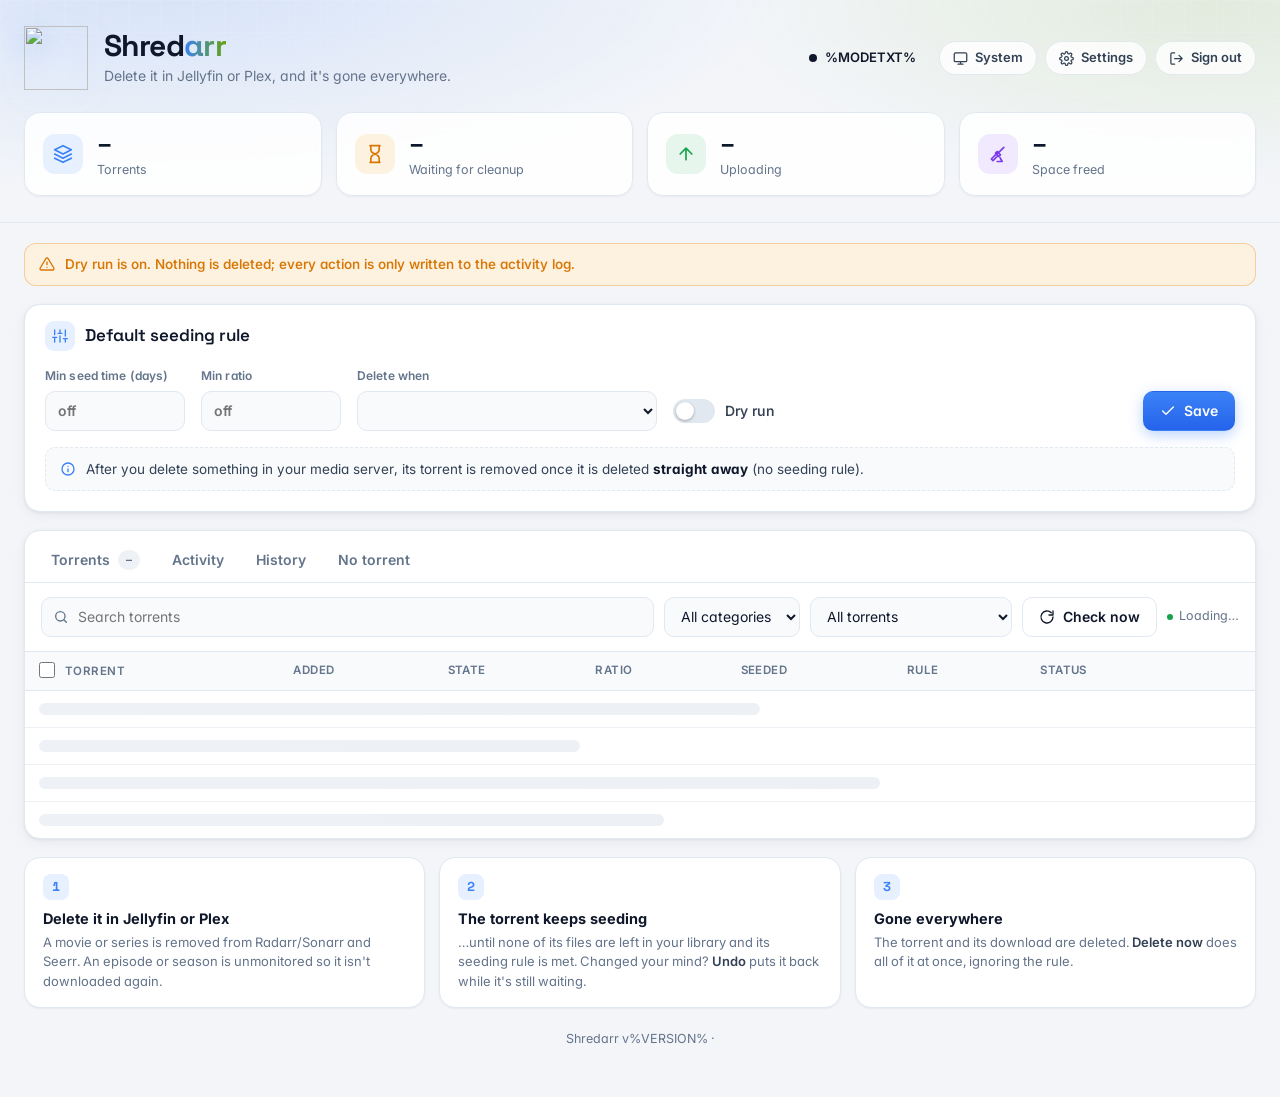
==== src/shredarr/static/index.html @ 8a7956d3 "Rebuild Shredarr as a package: clients, services and a FastAPI web layer Same behavior as 1.2.1 (che" ====
<!doctype html>
<html lang="en">
<head>
<meta charset="utf-8">
<meta name="viewport" content="width=device-width,initial-scale=1,viewport-fit=cover">
<title>Shredarr</title>
<script>try{const t=localStorage.getItem('shredarr-theme');if(t)document.documentElement.dataset.theme=t}catch(e){}</script>
<link rel="icon" href="/logo.svg?v=4" type="image/svg+xml">
<link rel="apple-touch-icon" href="/logo.png?v=4">
<meta name="theme-color" content="#f3f5f9" media="(prefers-color-scheme: light)">
<meta name="theme-color" content="#0a0c11" media="(prefers-color-scheme: dark)">
<link rel="preconnect" href="https://fonts.googleapis.com"><link rel="preconnect" href="https://fonts.gstatic.com" crossorigin>
<link rel="stylesheet" href="https://fonts.googleapis.com/css2?family=Inter:wght@400;500;600;700&family=Space+Grotesk:wght@500;600;700&display=swap">
<link rel="stylesheet" href="/static/app.css?v=%ASSETV%">
</head>
<body>
<svg width="0" height="0" style="position:absolute" aria-hidden="true"><defs>
<symbol id="i-trash" viewBox="0 0 24 24"><path d="M3 6h18M8 6V4.5A1.5 1.5 0 0 1 9.5 3h5A1.5 1.5 0 0 1 16 4.5V6m2.5 0-.9 13.1A2 2 0 0 1 15.6 21H8.4a2 2 0 0 1-2-1.9L5.5 6M10 11v6M14 11v6"/></symbol>
<symbol id="i-edit" viewBox="0 0 24 24"><path d="M12 20h9M16.5 3.5a2.1 2.1 0 0 1 3 3L7 19l-4 1 1-4z"/></symbol>
<symbol id="i-film" viewBox="0 0 24 24"><rect x="3" y="3" width="18" height="18" rx="2"/><path d="M7 3v18M17 3v18M3 7.5h4M3 12h18M3 16.5h4M17 7.5h4M17 16.5h4"/></symbol>
<symbol id="i-tv" viewBox="0 0 24 24"><rect x="2" y="7" width="20" height="14" rx="2"/><path d="m17 2-5 5-5-5"/></symbol>
<symbol id="i-cap" viewBox="0 0 24 24"><path d="M22 10 12 5 2 10l10 5 10-5z"/><path d="M6 12v5c3 2.5 9 2.5 12 0v-5"/></symbol>
<symbol id="i-box" viewBox="0 0 24 24"><path d="M21 8 12 3 3 8v8l9 5 9-5z"/><path d="m3 8 9 5 9-5M12 13v8"/></symbol>
<symbol id="i-refresh" viewBox="0 0 24 24"><path d="M21 12a9 9 0 1 1-2.6-6.4M21 3v6h-6"/></symbol>
<symbol id="i-search" viewBox="0 0 24 24"><circle cx="11" cy="11" r="7"/><path d="m20 20-3.5-3.5"/></symbol>
<symbol id="i-check" viewBox="0 0 24 24"><path d="M20 6 9 17l-5-5"/></symbol>
<symbol id="i-clock" viewBox="0 0 24 24"><circle cx="12" cy="12" r="9"/><path d="M12 7v5l3 2"/></symbol>
<symbol id="i-up" viewBox="0 0 24 24"><path d="M12 19V5M5 12l7-7 7 7"/></symbol>
<symbol id="i-alert" viewBox="0 0 24 24"><path d="M10.3 3.9 1.8 18a2 2 0 0 0 1.7 3h17a2 2 0 0 0 1.7-3L13.7 3.9a2 2 0 0 0-3.4 0z"/><path d="M12 9v4M12 17h.01"/></symbol>
<symbol id="i-layers" viewBox="0 0 24 24"><path d="m12 2 10 5-10 5L2 7z"/><path d="m2 17 10 5 10-5M2 12l10 5 10-5"/></symbol>
<symbol id="i-sliders" viewBox="0 0 24 24"><path d="M4 21v-7M4 10V3M12 21v-9M12 8V3M20 21v-5M20 12V3M1 14h6M9 8h6M17 16h6"/></symbol>
<symbol id="i-power" viewBox="0 0 24 24"><path d="M18.4 6.6a9 9 0 1 1-12.8 0M12 2v10"/></symbol>
<symbol id="i-info" viewBox="0 0 24 24"><circle cx="12" cy="12" r="9"/><path d="M12 16v-4M12 8h.01"/></symbol>
<symbol id="i-undo" viewBox="0 0 24 24"><path d="M3 7v6h6"/><path d="M3.5 13A9 9 0 1 0 6 6.3L3 9"/></symbol>
<symbol id="i-bell" viewBox="0 0 24 24"><path d="M18 8a6 6 0 1 0-12 0c0 7-3 9-3 9h18s-3-2-3-9M13.7 21a2 2 0 0 1-3.4 0"/></symbol>
<symbol id="i-lock" viewBox="0 0 24 24"><rect x="4" y="11" width="16" height="10" rx="2"/><path d="M8 11V7a4 4 0 0 1 8 0v4"/></symbol>
<symbol id="i-logout" viewBox="0 0 24 24"><path d="M9 21H5a2 2 0 0 1-2-2V5a2 2 0 0 1 2-2h4M16 17l5-5-5-5M21 12H9"/></symbol>
<symbol id="i-send" viewBox="0 0 24 24"><path d="M22 2 11 13M22 2l-7 20-4-9-9-4z"/></symbol>
<symbol id="i-gear" viewBox="0 0 24 24"><circle cx="12" cy="12" r="3"/><path d="M19.4 15a1.7 1.7 0 0 0 .3 1.8l.1.1a2 2 0 1 1-2.8 2.8l-.1-.1a1.7 1.7 0 0 0-1.8-.3 1.7 1.7 0 0 0-1 1.5V21a2 2 0 1 1-4 0v-.1a1.7 1.7 0 0 0-1.1-1.5 1.7 1.7 0 0 0-1.8.3l-.1.1a2 2 0 1 1-2.8-2.8l.1-.1a1.7 1.7 0 0 0 .3-1.8 1.7 1.7 0 0 0-1.5-1H3a2 2 0 1 1 0-4h.1a1.7 1.7 0 0 0 1.5-1.1 1.7 1.7 0 0 0-.3-1.8l-.1-.1a2 2 0 1 1 2.8-2.8l.1.1a1.7 1.7 0 0 0 1.8.3H9a1.7 1.7 0 0 0 1-1.5V3a2 2 0 1 1 4 0v.1a1.7 1.7 0 0 0 1 1.5 1.7 1.7 0 0 0 1.8-.3l.1-.1a2 2 0 1 1 2.8 2.8l-.1.1a1.7 1.7 0 0 0-.3 1.8V9a1.7 1.7 0 0 0 1.5 1H21a2 2 0 1 1 0 4h-.1a1.7 1.7 0 0 0-1.5 1z"/></symbol>
<symbol id="i-back" viewBox="0 0 24 24"><path d="M19 12H5M12 19l-7-7 7-7"/></symbol>
<symbol id="i-hourglass" viewBox="0 0 24 24"><path d="M6 2h12M6 22h12M7 2v4.5a5 5 0 0 0 2 4l3 1.5 3-1.5a5 5 0 0 0 2-4V2M7 22v-4.5a5 5 0 0 1 2-4l3-1.5 3 1.5a5 5 0 0 1 2 4V22"/></symbol>
<symbol id="i-sun" viewBox="0 0 24 24"><circle cx="12" cy="12" r="4"/><path d="M12 2v2M12 20v2M4.9 4.9l1.4 1.4M17.7 17.7l1.4 1.4M2 12h2M20 12h2M4.9 19.1l1.4-1.4M17.7 6.3l1.4-1.4"/></symbol>
<symbol id="i-moon" viewBox="0 0 24 24"><path d="M21 12.8A9 9 0 1 1 11.2 3a7 7 0 0 0 9.8 9.8z"/></symbol>
<symbol id="i-auto" viewBox="0 0 24 24"><rect x="2" y="3" width="20" height="14" rx="2"/><path d="M8 21h8M12 17v4"/></symbol>
<symbol id="i-plug" viewBox="0 0 24 24"><path d="M9 2v6M15 2v6M6 8h12v3a6 6 0 0 1-12 0zM12 17v5"/></symbol>
<symbol id="i-shield" viewBox="0 0 24 24"><path d="M12 22s8-4 8-10V5l-8-3-8 3v7c0 6 8 10 8 10z"/></symbol>
<symbol id="i-disk" viewBox="0 0 24 24"><path d="M22 12H2M5.5 5h13l3.5 7v6a2 2 0 0 1-2 2H4a2 2 0 0 1-2-2v-6z"/><path d="M6 16h.01M10 16h.01"/></symbol>
<symbol id="i-list" viewBox="0 0 24 24"><path d="M8 6h13M8 12h13M8 18h13M3 6h.01M3 12h.01M3 18h.01"/></symbol>
<symbol id="i-plus" viewBox="0 0 24 24"><path d="M12 5v14M5 12h14"/></symbol>
<symbol id="i-x" viewBox="0 0 24 24"><path d="M18 6 6 18M6 6l12 12"/></symbol>
<symbol id="i-history" viewBox="0 0 24 24"><path d="M3 12a9 9 0 1 0 3-6.7L3 8"/><path d="M3 3v5h5M12 7v5l4 2"/></symbol>
<symbol id="i-broom" viewBox="0 0 24 24"><path d="m19 4-7.5 7.5M9 13l-5 5 2 2 5-5M13 15l-4-4 2-2 4 4zM14.5 16.5 17 21h-6"/></symbol>
<symbol id="i-link" viewBox="0 0 24 24"><path d="M15 3h6v6M10 14 21 3M18 13v6a2 2 0 0 1-2 2H5a2 2 0 0 1-2-2V8a2 2 0 0 1 2-2h6"/></symbol>
</defs></svg>

<div class="hero"><div class="wrapw">
<header class="top">
  <div class="brand"><img class="logo" src="/logo.svg?v=4" alt=""><div><h1>Shred<span>arr</span></h1><p>Delete it in Jellyfin or Plex, and it's gone everywhere.</p></div></div>
  <div class="hact">
    <span id="mode" class="pill %MODECLS%"><i></i><span id="modet">%MODETXT%</span></span>
    <button class="hbtn" id="htheme" title="Theme: System (follows your device). Click to change."><svg class="i"><use href="#i-auto"/></svg><span>System</span></button>
    <a class="hbtn" id="hset" href="/settings" title="Settings"><svg class="i"><use href="#i-gear"/></svg><span>Settings</span></a>
    <a class="hbtn" id="hback" href="/" title="Back to dashboard" hidden><svg class="i"><use href="#i-back"/></svg><span>Dashboard</span></a>
    <button class="hbtn" id="hlogout" title="Sign out"><svg class="i"><use href="#i-logout"/></svg><span>Sign out</span></button>
  </div>
</header>
<section class="stats dash">
  <div class="stat"><div class="ic blue"><svg class="i"><use href="#i-layers"/></svg></div><div class="tx"><b id="st-total">–</b><span>Torrents</span></div></div>
  <div class="stat"><div class="ic amber"><svg class="i"><use href="#i-hourglass"/></svg></div><div class="tx"><b id="st-wait">–</b><span>Waiting for cleanup</span></div></div>
  <div class="stat"><div class="ic green"><svg class="i"><use href="#i-up"/></svg></div><div class="tx"><b id="st-up">–</b><span id="st-up-l">Uploading</span></div></div>
  <div class="stat"><div class="ic violet"><svg class="i"><use href="#i-broom"/></svg></div><div class="tx"><b id="st-freed">–</b><span id="st-freed-l">Space freed</span></div></div>
</section>
</div></div>

<main class="wrapw">
<div class="banner" id="setupbanner" hidden><svg class="i"><use href="#i-plug"/></svg><span>Shredarr isn't connected to your apps yet.</span><a href="/settings">Finish setup →</a></div>
<div class="banner bad" id="healthbanner" hidden><svg class="i"><use href="#i-alert"/></svg><span id="healthtext"></span><a href="/settings">Connections →</a></div>
<div class="banner" id="banner" %BANNERHIDDEN%><svg class="i"><use href="#i-alert"/></svg><span>Dry run is on. Nothing is deleted; every action is only written to the activity log.</span></div>
<div class="banner info dash" id="leftbanner" hidden><svg class="i"><use href="#i-broom"/></svg><span id="lefttext"></span><button type="button" id="leftshow">Review</button></div>

<!-- ============================================================ settings page -->
<section class="panel spage" id="spage" hidden>
<div class="panel-h"><h2><span class="ic blue"><svg class="i"><use href="#i-gear"/></svg></span>Settings</h2></div>
<div class="settings">

<section class="sbox wide" id="connbox"><h3><span class="ic blue"><svg class="i"><use href="#i-plug"/></svg></span>Connections</h3>
<p class="help">How Shredarr reaches your apps. Use the addresses Shredarr's container can reach, for example <code>http://sonarr:8989</code> on a shared Docker network. Leave a key blank to keep the saved one.</p>
<form id="cform"><div class="conns">
  <div class="conn" data-svc="sonarr"><div class="conn-h"><i class="dot"></i><b>Sonarr</b><small class="cstate"></small></div>
    <div class="field"><label>URL</label><div><input name="sonarr.url" placeholder="http://sonarr:8989" autocomplete="off"></div></div>
    <div class="field"><label>API key</label><div><input name="sonarr.api_key" type="password" autocomplete="off"><small>Sonarr → Settings → General → API Key</small></div></div>
    <div class="btnrow"><button type="button" class="ctest">Test</button></div></div>
  <div class="conn" data-svc="radarr"><div class="conn-h"><i class="dot"></i><b>Radarr</b><small class="cstate"></small></div>
    <div class="field"><label>URL</label><div><input name="radarr.url" placeholder="http://radarr:7878" autocomplete="off"></div></div>
    <div class="field"><label>API key</label><div><input name="radarr.api_key" type="password" autocomplete="off"><small>Radarr → Settings → General → API Key</small></div></div>
    <div class="btnrow"><button type="button" class="ctest">Test</button></div></div>
  <div class="conn" data-svc="client"><div class="conn-h"><i class="dot"></i><b>Torrent client</b><small class="cstate"></small></div>
    <div class="field"><label for="f-client">App</label><div><select id="f-client" name="client.kind"><option value="qbittorrent">qBittorrent</option><option value="transmission">Transmission</option><option value="deluge">Deluge</option></select></div></div>
    <div class="field"><label>URL</label><div><input name="client.url" autocomplete="off"><small id="client-help"></small></div></div>
    <div class="field" id="client-user"><label>Username</label><div><input name="client.username" autocomplete="off"></div></div>
    <div class="field"><label>Password</label><div><input name="client.password" type="password" autocomplete="off"></div></div>
    <div class="btnrow"><button type="button" class="ctest">Test</button></div></div>
  <div class="conn" data-svc="media"><div class="conn-h"><i class="dot"></i><b>Media server</b><small class="cstate"></small></div>
    <div class="field"><label for="f-media">App</label><div><select id="f-media" name="media.kind"><option value="jellyfin">Jellyfin</option><option value="plex">Plex</option></select></div></div>
    <div class="field"><label>URL</label><div><input name="media.url" autocomplete="off"></div></div>
    <div class="field"><label id="media-key-label">API key</label><div><input name="media.api_key" type="password" autocomplete="off"><small id="media-help"></small></div></div>
    <div class="btnrow"><button type="button" class="ctest">Test</button></div></div>
  <div class="conn" data-svc="seerr"><div class="conn-h"><i class="dot"></i><b>Seerr</b><small class="opt">optional</small><small class="cstate"></small></div>
    <div class="field"><label>URL</label><div><input name="seerr.url" placeholder="http://seerr:5055" autocomplete="off"><small>Jellyseerr or Overseerr. Leave blank if you don't use one.</small></div></div>
    <div class="field"><label>API key</label><div><input name="seerr.api_key" type="password" autocomplete="off"></div></div>
    <div class="btnrow"><button type="button" class="ctest">Test</button></div></div>
  <div class="conn" data-svc="prowlarr"><div class="conn-h"><i class="dot"></i><b>Prowlarr</b><small class="opt">optional</small><small class="cstate"></small></div>
    <div class="field"><label>URL</label><div><input name="prowlarr.url" placeholder="http://prowlarr:9696" autocomplete="off"><small>Lists your trackers by name for tracker rules, even before you have a torrent from them.</small></div></div>
    <div class="field"><label>API key</label><div><input name="prowlarr.api_key" type="password" autocomplete="off"><small>Prowlarr → Settings → General → API Key</small></div></div>
    <div class="btnrow"><button type="button" class="ctest">Test</button></div></div>
</div>
<div class="svc"><div class="svc-h">More Sonarr and Radarr instances</div>
  <p class="help">For example a separate 4K Radarr. A delete only cleans up the instances whose copy is really gone, so deleting the 1080p version leaves the 4K one alone.</p>
  <div class="conns" id="extras"></div>
  <div class="btnrow"><button type="button" id="add-sonarr"><svg class="i"><use href="#i-plus"/></svg>Add Sonarr</button><button type="button" id="add-radarr"><svg class="i"><use href="#i-plus"/></svg>Add Radarr</button></div></div>
<div class="btnrow"><button class="p"><svg class="i"><use href="#i-check"/></svg>Save connections</button></div>
</form>
<div class="svc" id="plexnote" hidden><div class="svc-h">Plex deletes</div>
  <p class="help">Plex can't send deletes to other apps, so Shredarr watches your library folders instead: when a movie or episode file Sonarr/Radarr know about disappears and stays gone for a couple of minutes, it's handled like a delete. Renames, upgrades and a disk going offline are recognized and ignored. To delete from Plex, turn on <b>Allow media deletion</b> in Plex → Settings → Library.</p></div>
<div class="svc" id="jfhook"><div class="svc-h">Jellyfin webhook</div>
  <p class="help">Jellyfin tells Shredarr about deletes through its <b>Webhook</b> plugin. Install it from Jellyfin → Dashboard → Plugins → Catalog, then let Shredarr set it up.</p>
  <form id="wform"><div class="field"><label for="f-wu">Shredarr address</label><div><input id="f-wu" name="url" placeholder="http://shredarr:8089"><small>How Jellyfin reaches Shredarr. Use the server's IP if Jellyfin isn't on the same Docker network.</small></div></div>
  <div class="btnrow"><button class="p"><svg class="i"><use href="#i-link"/></svg>Set up Jellyfin webhook</button></div></form></div>
<div class="svc"><div class="svc-h">Path mappings</div>
  <p class="help">Only needed if your torrent client or Sonarr/Radarr see your files at a different path than Shredarr does. Example: the torrent client says <code>/downloads/</code>, Shredarr has the same folder at <code>/data/downloads/</code>.</p>
  <form id="mform"><div id="maps"></div>
  <div class="btnrow"><button type="button" id="addmap"><svg class="i"><use href="#i-plus"/></svg>Add mapping</button><button class="p">Save mappings</button></div></form></div>
</section>

<section class="sbox wide"><h3><span class="ic violet"><svg class="i"><use href="#i-list"/></svg></span>Seeding rules</h3>
<p class="help">Give some torrents a different rule than the default. The first rule that matches wins, in this order: a torrent's own rule, then <b>show or movie</b>, then <b>tracker</b>, then <b>category</b>, then the default rule on the dashboard. "Never delete" protects matching torrents.</p>
<p class="help">A <b>tracker</b> rule matches the tracker's name (for example <i>TorrentDay</i>, as Sonarr/Radarr and Prowlarr call it), which covers all of its announce addresses, or one announce host.</p>
<form id="lform"><div class="rlist" id="rlist"></div>
<datalist id="dl-category"></datalist><datalist id="dl-title"></datalist><datalist id="dl-tracker"></datalist>
<div class="btnrow"><button type="button" id="addrule"><svg class="i"><use href="#i-plus"/></svg>Add rule</button><button class="p">Save rules</button></div></form>
</section>

<section class="sbox notif"><h3><span class="ic blue"><svg class="i"><use href="#i-bell"/></svg></span>Notifications</h3>
<p class="help">Set up any of these services. Leave the ones you don't use blank.</p>
<form id="nform">
<div class="svc"><div class="svc-h">Discord</div>
<div class="field"><label for="f-du">Webhook URL</label><div><input id="f-du" name="discord_url" placeholder="https://discord.com/api/webhooks/…" autocomplete="off"><small>Discord channel webhook URL</small></div></div>
<div class="field"><label for="f-dn">Username</label><div><input id="f-dn" name="discord_username" placeholder="Shredarr" autocomplete="off"><small>The username to post as. Leave blank for the webhook's own name.</small></div></div>
<div class="field"><label for="f-da">Avatar</label><div><input id="f-da" name="discord_avatar" placeholder="Shredarr logo" autocomplete="off"><small>Image URL for the avatar on these messages. Leave blank to use the Shredarr logo, which Shredarr sets as the webhook's own picture (Discord can't load images from a private server).</small></div></div></div>
<div class="svc"><div class="svc-h">ntfy</div>
<div class="field"><label for="f-ns">Server URL</label><div><input id="f-ns" name="ntfy_server" placeholder="https://ntfy.sh" autocomplete="off"><small>Leave blank to use ntfy.sh, or enter your own server.</small></div></div>
<div class="field"><label for="f-nt">Topic</label><div><input id="f-nt" name="ntfy_topic" placeholder="my-shredarr-alerts" autocomplete="off"><small>The topic your phone is subscribed to in the ntfy app.</small></div></div>
<div class="field"><label for="f-nk">Access token</label><div><input id="f-nk" name="ntfy_token" type="password" autocomplete="off"><small>Only needed if the topic is protected.</small></div></div>
<div class="field"><label for="f-np">Priority</label><div><select id="f-np" name="ntfy_priority"><option value="1">Min</option><option value="2">Low</option><option value="3">Default</option><option value="4">High</option><option value="5">Max</option></select></div></div></div>
<div class="svc"><div class="svc-h">Pushover</div>
<div class="field"><label for="f-pu">User key</label><div><input id="f-pu" name="pushover_user" autocomplete="off"><small>Your user key from pushover.net.</small></div></div>
<div class="field"><label for="f-pt">API token</label><div><input id="f-pt" name="pushover_token" type="password" autocomplete="off"><small>The application token you created on pushover.net.</small></div></div>
<div class="field"><label for="f-pp">Priority</label><div><select id="f-pp" name="pushover_priority"><option value="-2">Lowest</option><option value="-1">Low</option><option value="0">Normal</option><option value="1">High</option><option value="2">Emergency</option></select></div></div>
<div class="field"><label for="f-pso">Sound</label><div><input id="f-pso" name="pushover_sound" placeholder="Your default" autocomplete="off"><small>Optional, for example <i>pushover</i>, <i>cosmic</i> or <i>none</i>.</small></div></div></div>
<div class="svc"><div class="svc-h">Notify me when</div>
<div class="sw-row"><input type="checkbox" class="sw" aria-label="A torrent is cleaned up" name="on_cleanup"><span><b>A torrent is cleaned up</b><small>Its torrent and download were deleted, with the space freed.</small></span></div>
<div class="sw-row"><input type="checkbox" class="sw" aria-label="Something goes wrong" name="on_failure"><span><b>Something goes wrong</b><small>Any step that fails, or an app Shredarr can't reach.</small></span></div>
<div class="sw-row"><input type="checkbox" class="sw" aria-label="An undo finishes" name="on_undo"><span><b>An undo finishes</b><small>Whether the restore worked or not.</small></span></div>
<div class="sw-row"><input type="checkbox" class="sw" aria-label="I delete something in my media server" name="on_jellyfin"><span><b>I delete something in my media server</b><small>Every delete Shredarr receives.</small></span></div>
<div class="sw-row"><input type="checkbox" class="sw" aria-label="Daily summary" name="daily_summary"><span><b>Daily summary</b><small>What was cleaned up, space freed, problems and what's waiting.</small></span><input type="time" name="summary_time" class="tm"></div></div>
<div class="btnrow"><button type="button" id="ntest"><svg class="i"><use href="#i-send"/></svg>Send test</button><button class="p"><svg class="i"><use href="#i-check"/></svg>Save</button></div>
</form></section>

<div class="scol">
<section class="sbox"><h3><span class="ic blue"><svg class="i"><use href="#i-broom"/></svg></span>Cleanup behavior</h3>
<p class="help">What Shredarr does in Sonarr, Radarr and Seerr when you delete something in your media server.</p>
<form id="bform">
<div class="sw-row"><input type="checkbox" class="sw" aria-label="Add an import exclusion" name="import_exclusion"><span><b>Add an import exclusion</b><small>When a movie or show is removed, stop import lists from adding it back.</small></span></div>
<div class="sw-row"><input type="checkbox" class="sw" aria-label="Remove it from Seerr" name="remove_from_seerr"><span><b>Remove it from Seerr</b><small>So it can be requested again later.</small></span></div>
<div class="sw-row"><input type="checkbox" class="sw" aria-label="Unmonitor deleted episodes" name="unmonitor"><span><b>Unmonitor deleted episodes and seasons</b><small>Otherwise Sonarr may download them again.</small></span></div>
<div class="sw-row"><input type="checkbox" class="sw" aria-label="Remove episode file records" name="remove_episode_files"><span><b>Remove deleted episodes' file records</b><small>Keeps Sonarr's view of your library accurate straight away.</small></span></div>
<div class="sw-row"><input type="checkbox" class="sw" aria-label="Delete cross-seeds together with the original" name="cross_seed_with_original"><span><b>Delete cross-seeds together with the original</b><small>Cross-seeds (the same release seeding from other trackers) are always cleaned up with the original. When this is off, each one first waits for its own tracker's seeding rule.</small></span></div>
</form></section>

<section class="sbox"><h3><span class="ic green"><svg class="i"><use href="#i-clock"/></svg></span>Deletion delay</h3>
<p class="help">After you delete something in your media server, Shredarr can hold on to its torrent for a while before removing it, even once the seeding rule is met. That gives you time to <b>Undo</b> a delete you didn't mean.</p>
<form id="gform">
<div class="field"><label for="f-gv">Wait</label><div><div class="dur"><input id="f-gv" name="value" type="number" min="0" step="any"><select name="unit"><option value="hours">hours</option><option value="days">days</option></select></div>
<small id="g-help">0 means no delay: the torrent is removed as soon as its seeding rule is met.</small></div></div>
<div class="btnrow"><button class="p"><svg class="i"><use href="#i-check"/></svg>Save</button></div></form></section>

<section class="sbox"><h3><span class="ic amber"><svg class="i"><use href="#i-disk"/></svg></span>Low disk space</h3>
<p class="help">When the downloads disk runs low, delete waiting torrents early (oldest first) even if their seeding rule isn't met yet. Torrents still in your library, protected, or in their deletion delay are never touched.</p>
<form id="sform">
<div class="sw-row"><input type="checkbox" class="sw" aria-label="Free up space automatically" name="enabled"><span><b>Free up space automatically</b><small id="free-now"></small></span></div>
<div class="field"><label for="f-sg">Keep at least</label><div><div class="dur"><input id="f-sg" name="min_free_gb" type="number" min="1" step="any"><span class="unit">GB free</span></div></div></div>
<div class="btnrow"><button class="p"><svg class="i"><use href="#i-check"/></svg>Save</button></div></form></section>

<section class="sbox"><h3><span class="ic amber"><svg class="i"><use href="#i-box"/></svg></span>RAR restore</h3>
<p class="help">Some releases come as RAR archives. If you delete one and then press <b>Undo</b>, Shredarr unpacks the archive again and hands the video back to Sonarr/Radarr.</p>
<form id="rform">
<div class="sw-row"><input type="checkbox" class="sw" aria-label="Restore RAR releases with Undo" name="enabled"><span><b>Restore RAR releases with Undo</b><small>Shredarr unpacks the archive with its built-in unpacker. The torrent's files are only read, never changed.</small></span></div>
<ul class="checks" id="rchecks" hidden></ul>
<div class="btnrow"><button type="button" id="rcheck"><svg class="i"><use href="#i-check"/></svg>Check setup</button></div>
</form></section>

<section class="sbox"><h3><span class="ic violet"><svg class="i"><use href="#i-lock"/></svg></span>Password</h3>
<form id="pform">
<div class="field"><label for="f-pc">Current</label><div><input id="f-pc" type="password" name="current" autocomplete="current-password" required></div></div>
<div class="field"><label for="f-pn">New</label><div><input id="f-pn" type="password" name="new" autocomplete="new-password" required><small id="pol-text"></small></div></div>
<div class="field"><label for="f-pk">Confirm</label><div><input id="f-pk" type="password" name="confirm" autocomplete="new-password" required></div></div>
<div class="btnrow"><button class="p"><svg class="i"><use href="#i-check"/></svg>Change password</button></div></form>
<form id="polform" class="svc" style="margin-top:14px"><div class="svc-h">Password rules</div>
<div class="field"><label for="f-ml">Minimum length</label><div><input id="f-ml" type="number" name="min_length" min="1" max="128"></div></div>
<div class="sw-row"><input type="checkbox" class="sw" aria-label="Needs an uppercase letter" name="upper"><span><b>Needs an uppercase letter</b></span></div>
<div class="sw-row"><input type="checkbox" class="sw" aria-label="Needs a number" name="digit"><span><b>Needs a number</b></span></div>
<div class="sw-row"><input type="checkbox" class="sw" aria-label="Needs a symbol" name="symbol"><span><b>Needs a symbol</b></span></div>
<div class="btnrow"><button type="button" id="polnone">No requirements</button><button class="p">Save rules</button></div></form>
<p class="help" style="margin:14px 0 0">Forgot it? Use <b>Forgot password?</b> on the sign-in page to get a one-time reset code.</p>
<div class="btnrow" style="margin-top:14px;border-top:1px solid var(--line2);padding-top:14px"><button type="button" id="logoutall"><svg class="i"><use href="#i-logout"/></svg>Sign out everywhere</button></div></section>

<section class="sbox"><h3><span class="ic green"><svg class="i"><use href="#i-info"/></svg></span>About</h3>
<p class="help" id="about-ver"></p>
<form id="uform"><div class="sw-row"><input type="checkbox" class="sw" aria-label="Check for updates" name="enabled"><span><b>Check for updates</b><small>Looks for a newer release on GitHub twice a day. Nothing else is sent.</small></span></div></form>
</section>
</div>
</div>
</section>

<!-- ============================================================ dashboard -->
<section class="panel dash" style="margin-top:18px"><div class="panel-h"><h2><span class="ic blue"><svg class="i"><use href="#i-sliders"/></svg></span>Default seeding rule</h2></div>
<form class="rules" id="rules">
<label>Min seed time (days)<input type="number" name="min_seed_days" step="any" min="0" value="%DAYS%" placeholder="off"></label>
<label>Min ratio<input type="number" name="min_ratio" step="any" min="0" value="%RATIO%" placeholder="off"></label>
<label>Delete when<select name="mode">%MODEOPTS%</select></label>
<div class="switch"><input type="checkbox" name="dry_run" aria-label="Dry run" %DRYCHK%><span>Dry run</span></div><span></span>
<button class="p" id="rsave"><svg class="i"><use href="#i-check"/></svg>Save</button>
<div class="sentence"><svg class="i"><use href="#i-info"/></svg><span id="sentence"></span></div></form></section>

<section class="panel tablepanel dash">
<nav class="tabs"><button id="tab-t">Torrents <span class="n" id="count">–</span></button><button id="tab-a">Activity</button><button id="tab-h">History</button><button id="tab-n" title="Library media whose torrent is gone">No torrent <span class="n" id="ncount" hidden></span></button></nav>
<div id="pane-t"><div class="bar"><div class="search"><svg class="i"><use href="#i-search"/></svg><input type="search" id="q" placeholder="Search torrents"></div>
<select id="cat"><option value="">All categories</option></select>
<select id="msort" class="mobile"><option value="">Sort: default</option><option value="added:-1">Newest added</option><option value="added:1">Oldest added</option>
<option value="name:1">Name A–Z</option><option value="ratio:-1">Highest ratio</option><option value="ratio:1">Lowest ratio</option>
<option value="seeded:-1">Longest seeded</option><option value="seeded:1">Shortest seeded</option><option value="rule:-1">Seeding rule met first</option><option value="status:1">Status</option></select>
<select id="show"><option value="">All torrents</option><option value="queued">Deleted in media server</option><option value="met">Seeding rule met</option><option value="leftover">Leftovers</option><option value="crossseed">Cross-seeds</option><option value="protected">Protected</option><option value="custom">Custom rule</option><option value="active">Transferring</option></select>
<button id="checknow"><svg class="i"><use href="#i-refresh"/></svg><span>Check now</span></button><span class="upd" id="upd">Loading…</span></div>
<div class="wrap"><table><thead><tr><th data-k="name"><input type="checkbox" id="selall" class="selbox" aria-label="Select all shown">Torrent</th><th data-k="added">Added</th><th data-k="state">State</th><th data-k="ratio">Ratio</th><th data-k="seeded">Seeded</th><th data-k="rule" title="Sort by seeding progress: rule met first, then closest to meeting it">Rule</th><th data-k="status">Status</th><th></th></tr></thead>
<tbody id="rows"><tr class="sk"><td colspan="8"><div style="width:60%"></div></td></tr><tr class="sk"><td colspan="8"><div style="width:45%"></div></td></tr><tr class="sk"><td colspan="8"><div style="width:70%"></div></td></tr><tr class="sk"><td colspan="8"><div style="width:52%"></div></td></tr></tbody></table>
<div class="empty" id="empty" hidden><img src="/logo.svg?v=4" alt=""><b>Nothing here</b>No torrents match these filters.</div></div></div>
<div id="pane-a" hidden><div class="bar"><div class="search"><svg class="i"><use href="#i-search"/></svg><input type="search" id="lq" placeholder="Search activity"></div><span class="upd" id="lupd">Loading…</span></div><ol class="feed" id="logrows"></ol>
<div class="empty" id="lempty" hidden><img src="/logo.svg?v=4" alt=""><b>Nothing found</b>No activity matches your search.</div></div>
<div id="pane-h" hidden><div class="bar"><div class="search"><svg class="i"><use href="#i-search"/></svg><input type="search" id="hq" placeholder="Search history"></div><span class="upd" id="hsum"></span></div>
<div class="wrap"><table class="hist"><thead><tr><th>Cleaned up</th><th>Torrent</th><th>Size</th><th>Why</th><th></th></tr></thead><tbody id="hrows"></tbody></table>
<div class="empty" id="hempty" hidden><img src="/logo.svg?v=4" alt=""><b>Nothing cleaned up yet</b>Torrents Shredarr deletes will be listed here.</div></div></div>
<div id="pane-n" hidden><div class="bar"><div class="search"><svg class="i"><use href="#i-search"/></svg><input type="search" id="nq" placeholder="Search media with no torrent"></div><span class="upd" id="nsum">Loading…</span><button id="nsel-del" class="danger" hidden><svg class="i"><use href="#i-trash"/></svg><span>Delete selected</span></button><button id="nrefresh"><svg class="i"><use href="#i-refresh"/></svg><span>Check again</span></button></div>
<p class="help pad">Movies and episodes in your library whose torrent isn't in %CLIENT% anymore, so they aren't seeding. Deleting one works like deleting it in your media server: it's removed from %MEDIA% and Radarr (or unmonitored in Sonarr), and the files are deleted.</p>
<div class="wrap"><table class="hist orph"><thead><tr><th><input type="checkbox" id="nselall" class="selbox" aria-label="Select all">Media</th><th>Size</th><th>Folder</th><th></th></tr></thead><tbody id="nrows"></tbody></table>
<div class="empty" id="nempty" hidden><img src="/logo.svg?v=4" alt=""><b>Everything has a torrent</b>Every movie and episode in your library still comes from a torrent in qBittorrent.</div>
<div class="empty" id="nnone" hidden><img src="/logo.svg?v=4" alt=""><b>Nothing found</b>Nothing with no torrent matches your search.</div></div></div>
</section>
<div class="how dash">
<div class="step"><div class="num">1</div><b>Delete it in Jellyfin or Plex</b><p>A movie or series is removed from Radarr/Sonarr and Seerr. An episode or season is unmonitored so it isn't downloaded again.</p></div>
<div class="step"><div class="num">2</div><b>The torrent keeps seeding</b><p>…until none of its files are left in your library and its seeding rule is met. Changed your mind? <b>Undo</b> puts it back while it's still waiting.</p></div>
<div class="step"><div class="num">3</div><b>Gone everywhere</b><p>The torrent and its download are deleted. <b>Delete now</b> does all of it at once, ignoring the rule.</p></div>
</div>
<footer><span id="ver">Shredarr v%VERSION%</span> · <a id="upd-link" href="#" target="_blank" rel="noopener" hidden></a></footer>
</main>

<!-- ============================================================ bulk action bar -->
<div class="bulk" id="bulk" hidden>
  <b id="bulkn"></b>
  <button type="button" id="b-rule"><svg class="i"><use href="#i-sliders"/></svg>Set rule</button>
  <button type="button" id="b-protect"><svg class="i"><use href="#i-shield"/></svg>Protect</button>
  <button type="button" id="b-queue"><svg class="i"><use href="#i-broom"/></svg>Add to cleanup</button>
  <button type="button" id="b-undo"><svg class="i"><use href="#i-undo"/></svg>Undo</button>
  <button type="button" id="b-del" class="danger"><svg class="i"><use href="#i-trash"/></svg>Delete now</button>
  <button type="button" id="b-clear" class="icon" title="Clear selection" aria-label="Clear selection"><svg class="i"><use href="#i-x"/></svg></button>
</div>

<!-- ============================================================ dialogs -->
<dialog id="del"><form method="dialog"><div class="dh"><div class="ic red"><svg class="i"><use href="#i-trash"/></svg></div><div><h3 tabindex="-1" autofocus>Delete now?</h3><p class="name" id="delname"></p></div></div>
<p id="deldry" class="note warn" hidden><svg class="i"><use href="#i-alert"/></svg>Dry run is on, so this will only be logged.</p><ul id="delsteps"></ul>
<p class="note m" id="delnote">The seeding rule is ignored. This can't be undone.</p>
<div class="btns"><button value="cancel">Cancel</button><button class="danger" id="delgo" value="go" disabled><svg class="i"><use href="#i-trash"/></svg>Delete</button></div></form></dialog>
<dialog id="und"><form method="dialog"><div class="dh"><div class="ic blue"><svg class="i"><use href="#i-undo"/></svg></div><div><h3 tabindex="-1" autofocus>Undo this delete?</h3><p class="name" id="undname"></p></div></div>
<p class="note" style="color:var(--fg2)" id="undintro">Undo puts it back as if you never deleted it:</p><ul id="undsteps"></ul>
<div class="btns"><button value="cancel">Cancel</button><button class="p" id="undgo" value="go" disabled><svg class="i"><use href="#i-undo"/></svg>Undo delete</button></div></form></dialog>
<dialog id="rdl"><form method="dialog"><div class="dh"><div class="ic blue"><svg class="i"><use href="#i-refresh"/></svg></div><div><h3 tabindex="-1" autofocus>Download it again?</h3><p class="name" id="rdlname"></p></div></div>
<div id="rdlhow" hidden><p class="note" style="color:var(--fg2)">Bring back <b id="rdlwhat"></b>:</p>
<label class="choice"><input type="radio" name="rdlhow" value="same" id="rdl-same"><span><b>Same release</b><small id="rdl-same-note"></small></span></label>
<label class="choice"><input type="radio" name="rdlhow" value="search"><span><b>Search again</b><small>Sonarr/Radarr pick the best release available now.</small></span></label></div>
<ul id="rdlsteps"></ul>
<div class="btns"><button value="cancel">Cancel</button><button class="p" id="rdlgo" value="go" disabled><svg class="i"><use href="#i-refresh"/></svg>Redownload</button></div></form></dialog>
<dialog id="dlg"><form method="dialog"><div class="dh"><div class="ic blue"><svg class="i"><use href="#i-sliders"/></svg></div><div><h3 tabindex="-1" autofocus>Seeding rule</h3><p class="name" id="dname"></p></div></div>
<label>Rule<select id="dmode"><option value="">Default rule</option></select></label>
<div class="row"><label>Min seed time (days)<input type="number" id="ddays" step="any" min="0" placeholder="off"></label>
<label>Min ratio<input type="number" id="dratio" step="any" min="0" placeholder="off"></label></div>
<div class="btns"><button value="cancel">Cancel</button><button class="p" value="save"><svg class="i"><use href="#i-check"/></svg>Save</button></div></form></dialog>
<div id="toast"><svg class="i"><use href="#i-check"/></svg><span></span></div>
<script>window.MODES=%MODESJSON%;window.MEDIA="%MEDIA%";window.CLIENT="%CLIENT%"</script>
<script src="/static/app.js?v=%ASSETV%"></script>
</body>
</html>
---- static/app.css ----
:root {
  color-scheme: light dark;
  --page: #f3f5f9;
  --panel: #fff;
  --panel2: #f8fafc;
  --sunk: #f1f4f8;
  --fg: #0f172a;
  --fg2: #334155;
  --mut: #64748b;
  --line: #e2e8f0;
  --line2: #edf1f6;
  --brand: #3b82f6;
  --brand2: #2563eb;
  --brand-weak: #e7f0ff;
  --lime: #65a30d;
  --lime-weak: #eef7e0;
  --ok: #16a34a;
  --ok-weak: #e6f6ec;
  --bad: #dc2626;
  --bad-weak: #fdecec;
  --warn: #d97706;
  --warn-weak: #fdf2e0;
  --chip: #eef2f7;
  --movie: #d97706;
  --movie-weak: #fdf2e0;
  --tv: #0284c7;
  --tv-weak: #e0f2fe;
  --course: #7c3aed;
  --course-weak: #f1eafe;
  --shadow-sm: 0 1px 2px rgba(15, 23, 42, 0.05);
  --shadow: 0 1px 3px rgba(15, 23, 42, 0.06), 0 4px 14px rgba(15, 23, 42, 0.05);
  --r: 16px;
  --hero1: rgba(59, 130, 246, 0.16);
  --hero2: rgba(101, 163, 13, 0.12);
}
@media (prefers-color-scheme: dark) {
  :root:not([data-theme="light"]) {
    --page: #0a0c11;
    --panel: #11141b;
    --panel2: #141821;
    --sunk: #171b25;
    --fg: #e8ecf3;
    --fg2: #c3cad6;
    --mut: #8590a3;
    --line: #222836;
    --line2: #1b2029;
    --brand: #5b9cff;
    --brand2: #7aaeff;
    --brand-weak: #16243d;
    --lime: #9ad65a;
    --lime-weak: #1d2a14;
    --ok: #4ade80;
    --ok-weak: #12291b;
    --bad: #f87171;
    --bad-weak: #341818;
    --warn: #fbbf24;
    --warn-weak: #33270e;
    --chip: #1c212c;
    --movie: #fbbf24;
    --movie-weak: #33270e;
    --tv: #38bdf8;
    --tv-weak: #0f2a3a;
    --course: #a78bfa;
    --course-weak: #251c3d;
    --shadow-sm: 0 1px 2px rgba(0, 0, 0, 0.4);
    --shadow: 0 1px 2px rgba(0, 0, 0, 0.35), 0 8px 24px rgba(0, 0, 0, 0.25);
    --hero1: rgba(91, 156, 255, 0.18);
    --hero2: rgba(154, 214, 90, 0.1);
  }
}
:root[data-theme="dark"] {
  --page: #0a0c11;
  --panel: #11141b;
  --panel2: #141821;
  --sunk: #171b25;
  --fg: #e8ecf3;
  --fg2: #c3cad6;
  --mut: #8590a3;
  --line: #222836;
  --line2: #1b2029;
  --brand: #5b9cff;
  --brand2: #7aaeff;
  --brand-weak: #16243d;
  --lime: #9ad65a;
  --lime-weak: #1d2a14;
  --ok: #4ade80;
  --ok-weak: #12291b;
  --bad: #f87171;
  --bad-weak: #341818;
  --warn: #fbbf24;
  --warn-weak: #33270e;
  --chip: #1c212c;
  --movie: #fbbf24;
  --movie-weak: #33270e;
  --tv: #38bdf8;
  --tv-weak: #0f2a3a;
  --course: #a78bfa;
  --course-weak: #251c3d;
  --shadow-sm: 0 1px 2px rgba(0, 0, 0, 0.4);
  --shadow: 0 1px 2px rgba(0, 0, 0, 0.35), 0 8px 24px rgba(0, 0, 0, 0.25);
  --hero1: rgba(91, 156, 255, 0.18);
  --hero2: rgba(154, 214, 90, 0.1);
}
:root[data-theme="light"] {
  color-scheme: light;
}
:root[data-theme="dark"] {
  color-scheme: dark;
}
* {
  box-sizing: border-box;
}
[hidden] {
  display: none !important;
}
html {
  background: var(--page);
}
body {
  background: var(--page);
  color: var(--fg);
  font:
    14.5px/1.5 Inter,
    -apple-system,
    BlinkMacSystemFont,
    "Segoe UI",
    Roboto,
    sans-serif;
  margin: 0;
  -webkit-font-smoothing: antialiased;
  font-variant-numeric: tabular-nums;
  font-feature-settings: "cv11", "ss01";
}
.disp {
  font-family: "Space Grotesk", Inter, sans-serif;
}
svg.i {
  width: 16px;
  height: 16px;
  flex: none;
  fill: none;
  stroke: currentColor;
  stroke-width: 2;
  stroke-linecap: round;
  stroke-linejoin: round;
  vertical-align: -3px;
}
.m {
  color: var(--mut);
}
/* hero */
.hero {
  position: relative;
  overflow: hidden;
  border-bottom: 1px solid var(--line);
  background: radial-gradient(900px 300px at 12% -10%, var(--hero1), transparent 70%),
    radial-gradient(700px 260px at 95% 0%, var(--hero2), transparent 70%), var(--page);
}
.hero::after {
  content: "";
  position: absolute;
  inset: 0;
  pointer-events: none;
  opacity: 0.5;
  background-image: linear-gradient(var(--line2) 1px, transparent 1px), linear-gradient(90deg, var(--line2) 1px, transparent 1px);
  background-size: 32px 32px;
  mask-image: linear-gradient(to bottom, rgba(0, 0, 0, 0.5), transparent 85%);
  -webkit-mask-image: linear-gradient(to bottom, rgba(0, 0, 0, 0.5), transparent 85%);
}
.wrapw {
  max-width: 1320px;
  margin: 0 auto;
  padding: 0 24px;
  position: relative;
  z-index: 1;
}
.top {
  display: flex;
  align-items: center;
  justify-content: space-between;
  gap: 16px;
  padding: 26px 0 22px;
}
.brand {
  display: flex;
  align-items: center;
  gap: 16px;
  min-width: 0;
}
.logo {
  width: 64px;
  height: 64px;
  flex: none;
  filter: drop-shadow(0 6px 14px rgba(59, 130, 246, 0.25));
  transition: transform 0.3s;
}
.logo:hover {
  transform: rotate(-6deg) scale(1.05);
}
.brand h1 {
  font-family: "Space Grotesk", Inter, sans-serif;
  font-size: 30px;
  line-height: 1.05;
  margin: 0;
  letter-spacing: -0.02em;
  font-weight: 700;
}
.brand h1 span {
  background: linear-gradient(90deg, var(--brand), var(--lime));
  -webkit-background-clip: text;
  background-clip: text;
  color: transparent;
}
.brand p {
  margin: 4px 0 0;
  color: var(--mut);
  font-size: 14px;
}
.pill {
  display: inline-flex;
  align-items: center;
  gap: 8px;
  padding: 6px 14px;
  border-radius: 99px;
  font-size: 13px;
  font-weight: 600;
  white-space: nowrap;
  border: 1px solid transparent;
  backdrop-filter: blur(6px);
}
.pill i {
  width: 8px;
  height: 8px;
  border-radius: 50%;
  background: currentColor;
  position: relative;
}
.pill.live {
  color: var(--ok);
  background: var(--ok-weak);
  border-color: color-mix(in srgb, var(--ok) 25%, transparent);
}
.pill.live i::after {
  content: "";
  position: absolute;
  inset: -4px;
  border-radius: 50%;
  border: 2px solid currentColor;
  opacity: 0;
  animation: ping 2s infinite;
}
.pill.dry {
  color: var(--warn);
  background: var(--warn-weak);
  border-color: color-mix(in srgb, var(--warn) 25%, transparent);
}
.hact {
  display: flex;
  align-items: center;
  gap: 8px;
  flex-wrap: wrap;
  justify-content: flex-end;
}
.hbtn {
  display: inline-flex;
  align-items: center;
  gap: 7px;
  height: 34px;
  padding: 0 13px;
  border-radius: 99px;
  border: 1px solid var(--line);
  background: color-mix(in srgb, var(--panel) 80%, transparent);
  color: var(--fg2);
  font-size: 13px;
  font-weight: 600;
  text-decoration: none;
  cursor: pointer;
  backdrop-filter: blur(6px);
}
.hbtn:hover {
  background: var(--panel);
  color: var(--fg);
}
.hbtn svg.i {
  width: 15px;
  height: 15px;
}
body.on-settings .dash {
  display: none !important;
}
.spage {
  margin-top: 18px;
}
.spage .settings {
  padding-top: 10px;
}
@keyframes ping {
  0% {
    transform: scale(0.6);
    opacity: 0.8;
  }
  100% {
    transform: scale(1.8);
    opacity: 0;
  }
}
/* stats */
.stats {
  display: grid;
  grid-template-columns: repeat(4, 1fr);
  gap: 14px;
  padding-bottom: 26px;
}
.stat {
  position: relative;
  background: color-mix(in srgb, var(--panel) 85%, transparent);
  backdrop-filter: blur(8px);
  border: 1px solid var(--line);
  border-radius: var(--r);
  padding: 16px 18px;
  box-shadow: var(--shadow-sm);
  overflow: hidden;
  display: flex;
  gap: 14px;
  align-items: center;
}
.stat .ic {
  width: 40px;
  height: 40px;
  border-radius: 12px;
  display: grid;
  place-items: center;
  flex: none;
}
.stat .ic svg.i {
  width: 20px;
  height: 20px;
}
.stat b {
  display: block;
  font-family: "Space Grotesk", Inter, sans-serif;
  font-size: 26px;
  font-weight: 600;
  letter-spacing: -0.02em;
  line-height: 1.1;
}
.stat span {
  font-size: 12.5px;
  color: var(--mut);
}
.stat .tx {
  min-width: 0;
  flex: 1;
}
.ic.blue {
  background: var(--brand-weak);
  color: var(--brand);
}
.ic.amber {
  background: var(--warn-weak);
  color: var(--warn);
}
.ic.green {
  background: var(--ok-weak);
  color: var(--ok);
}
.ic.violet {
  background: var(--course-weak);
  color: var(--course);
}

/* banner */
.banner {
  display: flex;
  align-items: center;
  gap: 10px;
  background: var(--warn-weak);
  color: var(--warn);
  border: 1px solid color-mix(in srgb, var(--warn) 30%, transparent);
  border-radius: 12px;
  padding: 10px 14px;
  font-size: 13.5px;
  font-weight: 550;
  margin: 18px 0 0;
}
main.wrapw {
  padding-top: 20px;
  padding-bottom: 48px;
}
/* panels */
.panel {
  background: var(--panel);
  border: 1px solid var(--line);
  border-radius: var(--r);
  box-shadow: var(--shadow);
  margin-bottom: 18px;
}
.panel-h {
  display: flex;
  align-items: center;
  justify-content: space-between;
  flex-wrap: wrap;
  gap: 6px 14px;
  padding: 16px 20px 0;
}
.panel-h h2 {
  font-family: "Space Grotesk", Inter, sans-serif;
  font-size: 17px;
  margin: 0;
  font-weight: 600;
  display: flex;
  align-items: center;
  gap: 10px;
}
.panel-h h2 .ic {
  width: 30px;
  height: 30px;
  border-radius: 9px;
  display: grid;
  place-items: center;
}
.panel-h h2 .ic svg.i {
  width: 16px;
  height: 16px;
}
/* controls */
input,
select,
button {
  font: inherit;
  font-size: 14px;
  color: var(--fg);
}
input[type="number"],
input[type="search"],
select {
  height: 40px;
  padding: 0 12px;
  border: 1px solid var(--line);
  border-radius: 10px;
  background: var(--panel2);
  min-width: 0;
  transition:
    border-color 0.15s,
    box-shadow 0.15s;
}
input:hover,
select:hover {
  border-color: color-mix(in srgb, var(--brand) 35%, var(--line));
}
input:focus,
select:focus {
  outline: none;
  border-color: var(--brand);
  box-shadow: 0 0 0 3px color-mix(in srgb, var(--brand) 20%, transparent);
}
button:focus-visible {
  outline: none;
  box-shadow: 0 0 0 3px color-mix(in srgb, var(--brand) 30%, transparent);
}
button {
  height: 40px;
  padding: 0 16px;
  border-radius: 10px;
  border: 1px solid var(--line);
  background: var(--panel);
  cursor: pointer;
  font-weight: 600;
  white-space: nowrap;
  display: inline-flex;
  align-items: center;
  justify-content: center;
  gap: 8px;
  transition:
    background 0.15s,
    transform 0.05s,
    box-shadow 0.15s,
    border-color 0.15s;
}
button:hover {
  background: var(--sunk);
}
button:active {
  transform: translateY(1px);
}
button:disabled {
  opacity: 0.55;
  cursor: default;
}
button.p {
  background: linear-gradient(180deg, var(--brand), var(--brand2));
  border-color: transparent;
  color: #fff;
  box-shadow: 0 4px 14px color-mix(in srgb, var(--brand) 35%, transparent);
}
button.p:hover {
  filter: brightness(1.07);
}
button.danger {
  background: linear-gradient(180deg, #ef4444, #dc2626);
  border-color: transparent;
  color: #fff;
  box-shadow: 0 4px 14px rgba(220, 38, 38, 0.3);
}
button.icon {
  width: 32px;
  height: 32px;
  padding: 0;
  border-radius: 9px;
  background: none;
  border-color: transparent;
  color: var(--mut);
}
button.icon:hover {
  background: var(--sunk);
  color: var(--fg);
}
button.icon.del:hover {
  background: var(--bad-weak);
  color: var(--bad);
}
button .spin {
  animation: spin 0.8s linear infinite;
}
@keyframes spin {
  to {
    transform: rotate(360deg);
  }
}
label {
  display: flex;
  flex-direction: column;
  gap: 6px;
  font-size: 12px;
  font-weight: 600;
  color: var(--mut);
  letter-spacing: 0.01em;
}
/* rule form */
form.rules {
  display: grid;
  grid-template-columns: 140px 140px minmax(220px, 300px) auto 1fr auto;
  gap: 14px 16px;
  align-items: end;
  padding: 16px 20px 6px;
}
form.rules input[type="number"],
form.rules select {
  width: 100%;
}
.switch {
  display: flex;
  flex-direction: row;
  align-items: center;
  gap: 10px;
  color: var(--fg2);
  font-size: 14px;
  font-weight: 550;
  height: 40px;
  letter-spacing: 0;
}
.switch input {
  appearance: none;
  -webkit-appearance: none;
  width: 42px;
  height: 24px;
  border-radius: 99px;
  background: var(--line);
  position: relative;
  margin: 0;
  cursor: pointer;
  transition: background 0.2s;
  flex: none;
}
.switch input::after {
  content: "";
  position: absolute;
  top: 3px;
  left: 3px;
  width: 18px;
  height: 18px;
  border-radius: 50%;
  background: #fff;
  box-shadow: 0 1px 3px rgba(0, 0, 0, 0.3);
  transition: transform 0.2s;
}
.switch input:checked {
  background: var(--warn);
}
.switch input:checked::after {
  transform: translateX(18px);
}
.sentence {
  grid-column: 1/-1;
  margin: 2px 0 14px;
  padding: 11px 14px;
  border-radius: 10px;
  background: var(--panel2);
  border: 1px dashed var(--line);
  color: var(--fg2);
  font-size: 13.5px;
  display: flex;
  gap: 10px;
  align-items: flex-start;
}
.sentence svg.i {
  color: var(--brand);
  margin-top: 2px;
}
.sentence b {
  color: var(--fg);
}
/* tabs + toolbar */
.tabs {
  display: flex;
  gap: 4px;
  padding: 8px 12px 0;
  border-bottom: 1px solid var(--line);
}
.tabs button {
  height: 44px;
  border: 0;
  border-bottom: 2px solid transparent;
  border-radius: 0;
  background: none;
  color: var(--mut);
  padding: 0 14px;
  margin-bottom: -1px;
  font-weight: 600;
}
.tabs button:hover {
  color: var(--fg);
  background: none;
}
.tabs button.on {
  color: var(--fg);
  border-bottom-color: var(--brand);
}
.tabs .n {
  display: inline-block;
  padding: 1px 8px;
  border-radius: 99px;
  background: var(--chip);
  font-size: 12px;
  font-weight: 600;
  color: var(--mut);
}
.tabs button.on .n {
  background: var(--brand-weak);
  color: var(--brand);
}
.bar {
  display: flex;
  flex-wrap: wrap;
  gap: 10px;
  align-items: center;
  padding: 14px 16px;
}
.search {
  position: relative;
  flex: 1;
  min-width: 220px;
  display: flex;
}
.search svg.i {
  position: absolute;
  left: 12px;
  top: 12px;
  color: var(--mut);
  pointer-events: none;
}
.search input {
  width: 100%;
  padding-left: 36px;
}
.bar .upd {
  margin-left: auto;
  font-size: 12.5px;
  color: var(--mut);
  display: flex;
  align-items: center;
  gap: 6px;
}
.bar .upd::before {
  content: "";
  width: 6px;
  height: 6px;
  border-radius: 50%;
  background: var(--ok);
}
.bar .upd.err::before {
  background: var(--bad);
}
.mobile {
  display: none;
}
/* table */
.wrap {
  overflow-x: auto;
}
table {
  width: 100%;
  border-collapse: separate;
  border-spacing: 0;
  font-size: 13.5px;
}
th {
  text-align: left;
  font-size: 11.5px;
  font-weight: 600;
  letter-spacing: 0.04em;
  text-transform: uppercase;
  color: var(--mut);
  background: var(--panel2);
  padding: 10px 14px;
  border-top: 1px solid var(--line);
  border-bottom: 1px solid var(--line);
  white-space: nowrap;
}
td {
  padding: 12px 14px;
  border-bottom: 1px solid var(--line2);
  vertical-align: middle;
  transition: background 0.15s;
}
#rows tr {
  animation: fadein 0.3s ease;
}
@keyframes fadein {
  from {
    opacity: 0;
  }
  to {
    opacity: 1;
  }
}
#rows tr:hover td {
  background: var(--panel2);
}
#rows tr:last-child td {
  border-bottom: 0;
}
th[data-k] {
  cursor: pointer;
  user-select: none;
}
th[data-k]:hover {
  color: var(--fg);
}
th .arr {
  font-size: 9px;
  margin-left: 5px;
  color: var(--brand);
}
td.n {
  max-width: 460px;
  word-break: break-word;
}
td.n .t {
  font-weight: 600;
  color: var(--fg);
}
td.n .meta {
  display: flex;
  flex-wrap: wrap;
  align-items: center;
  gap: 4px 8px;
  font-size: 12.5px;
  color: var(--mut);
  margin-top: 4px;
}
.cat {
  display: inline-flex;
  align-items: center;
  gap: 5px;
  padding: 1px 8px 1px 6px;
  border-radius: 6px;
  font-size: 11.5px;
  font-weight: 600;
  background: var(--chip);
  color: var(--fg2);
}
.cat svg.i {
  width: 13px;
  height: 13px;
  vertical-align: 0;
}
.cat.movie {
  background: var(--movie-weak);
  color: var(--movie);
}
.cat.tv {
  background: var(--tv-weak);
  color: var(--tv);
}
.cat.course {
  background: var(--course-weak);
  color: var(--course);
}
.del-tag {
  color: var(--warn);
  font-weight: 550;
}
.del-tag:empty {
  display: none;
}
.mo {
  display: none;
}
td.num {
  white-space: nowrap;
}
.st {
  display: inline-flex;
  align-items: center;
  gap: 8px;
  white-space: nowrap;
  color: var(--fg2);
}
.sd {
  width: 8px;
  height: 8px;
  border-radius: 50%;
  background: var(--mut);
  flex: none;
  position: relative;
}
.sd.up {
  background: var(--ok);
}
.sd.up::after {
  content: "";
  position: absolute;
  inset: -3px;
  border-radius: 50%;
  border: 2px solid var(--ok);
  animation: ping 1.8s infinite;
}
.sd.dl {
  background: var(--brand);
}
.sd.pause {
  background: var(--warn);
}
.sd.err {
  background: var(--bad);
}
.sd.idle {
  background: color-mix(in srgb, var(--mut) 60%, transparent);
}
.metric .v {
  font-weight: 600;
  font-size: 14px;
}
.metric .v.okc {
  color: var(--ok);
}
.metric .v.badc {
  color: var(--bad);
}
.meter {
  height: 4px;
  border-radius: 99px;
  background: var(--chip);
  margin-top: 6px;
  width: 76px;
  overflow: hidden;
}
.meter i {
  display: block;
  height: 100%;
  border-radius: 99px;
  background: var(--bad);
  transition: width 0.5s ease;
}
.meter.ok i {
  background: var(--ok);
}
.meter.off {
  visibility: hidden;
}
td.rule {
  white-space: nowrap;
}
.chip {
  display: inline-flex;
  align-items: center;
  gap: 5px;
  padding: 3px 10px;
  border-radius: 99px;
  background: var(--chip);
  font-size: 12.5px;
  font-weight: 500;
  color: var(--fg2);
  white-space: nowrap;
}
.chip.custom {
  background: var(--brand-weak);
  color: var(--brand);
  font-weight: 600;
}
.chip.met {
  box-shadow: inset 0 0 0 1px color-mix(in srgb, var(--ok) 45%, transparent);
}
.chip svg.i {
  width: 13px;
  height: 13px;
  vertical-align: 0;
}
.chip .ok {
  color: var(--ok);
}
.badge {
  display: inline-flex;
  align-items: center;
  gap: 6px;
  padding: 3px 10px;
  border-radius: 8px;
  font-size: 12.5px;
  font-weight: 550;
  background: var(--chip);
  color: var(--fg2);
  white-space: nowrap;
}
.badge::before {
  content: "";
  width: 6px;
  height: 6px;
  border-radius: 50%;
  background: currentColor;
  opacity: 0.7;
}
.badge.ok {
  background: var(--ok-weak);
  color: var(--ok);
}
.badge.warn {
  background: var(--warn-weak);
  color: var(--warn);
}
.badge.mut {
  background: none;
  color: var(--mut);
  padding-left: 0;
}
td.act {
  text-align: right;
  width: 132px;
  white-space: nowrap;
}
button.undo {
  height: 30px;
  padding: 0 10px;
  font-size: 12.5px;
  border-radius: 9px;
  color: var(--brand);
  background: var(--brand-weak);
  border-color: transparent;
  margin-right: 4px;
  vertical-align: middle;
}
button.undo:hover {
  background: var(--brand-weak);
  filter: brightness(1.08);
}
button.undo svg.i {
  width: 14px;
  height: 14px;
}
#undsteps {
  list-style: none;
  margin: 0;
  padding: 6px;
  background: var(--panel2);
  border: 1px solid var(--line2);
  border-radius: 12px;
  display: flex;
  flex-direction: column;
  gap: 2px;
}
#undsteps li {
  display: flex;
  gap: 10px;
  align-items: flex-start;
  padding: 8px 10px;
  font-size: 13.5px;
}
#undsteps li svg.i {
  color: var(--brand);
  margin-top: 2px;
}
#undsteps li.problem {
  color: var(--warn);
}
#undsteps li.problem svg.i {
  color: var(--warn);
}
.settings {
  padding: 18px 20px 22px;
  display: grid;
  grid-template-columns: 1.25fr 1fr;
  gap: 18px;
  align-items: start;
}
.scol {
  display: flex;
  flex-direction: column;
  gap: 18px;
}
.sbox {
  border: 1px solid var(--line2);
  border-radius: 14px;
  padding: 18px 20px;
  background: var(--panel2);
}
.sbox h3 {
  margin: 0 0 4px;
  font-family: "Space Grotesk", Inter, sans-serif;
  font-size: 16px;
  display: flex;
  align-items: center;
  gap: 10px;
}
.sbox h3 .ic {
  width: 30px;
  height: 30px;
  border-radius: 9px;
  display: grid;
  place-items: center;
}
.help {
  margin: 0 0 12px;
  color: var(--mut);
  font-size: 13px;
}
.help b {
  color: var(--fg2);
}
.svc {
  border-top: 1px solid var(--line2);
  padding: 12px 0 4px;
}
.svc-h {
  font-size: 12px;
  font-weight: 700;
  letter-spacing: 0.05em;
  text-transform: uppercase;
  color: var(--mut);
  margin-bottom: 4px;
}
.field {
  display: grid;
  grid-template-columns: 130px minmax(0, 1fr);
  gap: 4px 16px;
  align-items: start;
  padding: 7px 0;
}
.field > label {
  display: block;
  text-align: right;
  padding-top: 10px;
  color: var(--fg2);
  font-size: 13.5px;
  font-weight: 600;
  letter-spacing: 0;
}
.field small,
.sw-row small {
  display: block;
  margin-top: 5px;
  color: var(--mut);
  font-size: 12.5px;
  font-weight: 400;
  line-height: 1.4;
}
.settings input:not([type="checkbox"]),
.settings select {
  width: 100%;
  height: 40px;
  padding: 0 12px;
  border: 1px solid var(--line);
  border-radius: 10px;
  background: var(--panel);
  color: var(--fg);
  font-size: 14px;
}
.settings input:focus,
.settings select:focus {
  outline: none;
  border-color: var(--brand);
  box-shadow: 0 0 0 3px color-mix(in srgb, var(--brand) 20%, transparent);
}
.sw-row {
  display: flex;
  flex-direction: row;
  align-items: flex-start;
  gap: 12px;
  padding: 10px 0;
  color: var(--fg);
  font-size: 14px;
  letter-spacing: 0;
}
.sw-row > span {
  flex: 1;
  min-width: 0;
}
.sw-row b {
  font-weight: 600;
}
input.sw {
  appearance: none;
  -webkit-appearance: none;
  width: 42px;
  height: 24px;
  flex: none;
  border-radius: 99px;
  background: var(--line);
  position: relative;
  margin: 0;
  cursor: pointer;
  transition: background 0.2s;
}
input.sw::after {
  content: "";
  position: absolute;
  top: 3px;
  left: 3px;
  width: 18px;
  height: 18px;
  border-radius: 50%;
  background: #fff;
  box-shadow: 0 1px 3px rgba(0, 0, 0, 0.3);
  transition: transform 0.2s;
}
input.sw:checked {
  background: var(--brand);
}
input.sw:checked::after {
  transform: translateX(18px);
}
.settings input.tm {
  width: auto;
  height: 34px;
  flex: none;
}
.snippet {
  background: var(--panel);
  border: 1px dashed var(--line);
  border-radius: 10px;
  padding: 10px 12px;
  margin: 6px 0;
  font-size: 13px;
  color: var(--fg2);
}
.snippet pre {
  margin: 8px 0 4px;
  padding: 10px;
  border-radius: 8px;
  background: var(--sunk);
  font-size: 12px;
  overflow-x: auto;
  user-select: all;
  color: var(--fg);
}
.dur {
  display: flex;
  gap: 8px;
}
.dur input {
  flex: 1;
}
.settings .dur select {
  width: auto;
  flex: none;
}
.checks {
  list-style: none;
  margin: 8px 0;
  padding: 10px 12px;
  border-radius: 10px;
  background: var(--panel);
  border: 1px solid var(--line2);
  font-size: 13px;
  display: flex;
  flex-direction: column;
  gap: 4px;
}
.checks li.ok {
  color: var(--ok);
}
.checks li.bad {
  color: var(--bad);
  font-weight: 600;
}
.btnrow {
  display: flex;
  gap: 10px;
  flex-wrap: wrap;
}
.btnrow .p {
  margin-left: auto;
}
/* skeleton + empty */
.sk td div {
  height: 12px;
  border-radius: 6px;
  background: linear-gradient(90deg, var(--chip), var(--line2), var(--chip));
  background-size: 200% 100%;
  animation: sh 1.2s infinite;
}
@keyframes sh {
  to {
    background-position: -200% 0;
  }
}
.empty {
  padding: 48px 16px;
  text-align: center;
  color: var(--mut);
}
.empty img {
  width: 72px;
  opacity: 0.85;
  margin-bottom: 8px;
}
.empty b {
  display: block;
  color: var(--fg);
  font-size: 15px;
  margin-bottom: 2px;
}
/* activity */
.feed {
  list-style: none;
  margin: 0;
  padding: 6px 16px 16px;
  display: flex;
  flex-direction: column;
  gap: 10px;
}
.ev {
  display: grid;
  grid-template-columns: 34px 1fr;
  gap: 12px;
  padding: 12px 14px;
  border: 1px solid var(--line2);
  border-radius: 12px;
  background: var(--panel2);
}
.ev .ic {
  width: 34px;
  height: 34px;
  border-radius: 10px;
  display: grid;
  place-items: center;
  background: var(--chip);
  color: var(--mut);
}
.ev.ok .ic {
  background: var(--ok-weak);
  color: var(--ok);
}
.ev.bad .ic {
  background: var(--bad-weak);
  color: var(--bad);
}
.ev.dry .ic {
  background: var(--warn-weak);
  color: var(--warn);
}
.ev.info .ic {
  background: var(--brand-weak);
  color: var(--brand);
}
.ev .hd {
  display: flex;
  justify-content: space-between;
  gap: 12px;
  align-items: baseline;
}
.ev .hd b {
  font-weight: 600;
  min-width: 0;
  overflow-wrap: anywhere;
}
.ev time {
  color: var(--mut);
  font-size: 12px;
  white-space: nowrap;
}
.ev ul {
  list-style: none;
  margin: 6px 0 0;
  padding: 0;
  display: flex;
  flex-direction: column;
  gap: 3px;
}
.ev li {
  font-size: 13px;
  color: var(--fg2);
  overflow-wrap: anywhere;
  display: flex;
  gap: 7px;
  align-items: baseline;
}
.ev li::before {
  content: "";
  flex: none;
  width: 5px;
  height: 5px;
  border-radius: 50%;
  background: var(--mut);
  margin-top: 7px;
  transform: translateY(-3px);
}
.ev li.ok {
  color: var(--ok);
}
.ev li.ok::before {
  background: var(--ok);
}
.ev li.bad {
  color: var(--bad);
  font-weight: 600;
}
.ev li.bad::before {
  background: var(--bad);
}
.ev li.dry {
  color: var(--warn);
}
.ev li.dry::before {
  background: var(--warn);
}
/* how it works */
.how {
  display: grid;
  grid-template-columns: repeat(3, 1fr);
  gap: 14px;
  margin-top: 6px;
}
.step {
  background: var(--panel);
  border: 1px solid var(--line);
  border-radius: var(--r);
  padding: 16px 18px;
  box-shadow: var(--shadow-sm);
}
.step .num {
  font-family: "Space Grotesk", Inter, sans-serif;
  font-weight: 700;
  font-size: 13px;
  color: var(--brand);
  background: var(--brand-weak);
  width: 26px;
  height: 26px;
  border-radius: 8px;
  display: grid;
  place-items: center;
  margin-bottom: 8px;
}
.step > b {
  display: block;
  margin-bottom: 3px;
}
.step p {
  margin: 0;
  color: var(--mut);
  font-size: 13px;
}
.step p b {
  color: var(--fg2);
  font-weight: 600;
}
footer {
  text-align: center;
  color: var(--mut);
  font-size: 12.5px;
  margin-top: 22px;
}
/* dialogs */
dialog {
  border: 1px solid var(--line);
  border-radius: 18px;
  background: var(--panel);
  color: var(--fg);
  padding: 22px;
  width: min(480px, calc(100vw - 24px));
  box-shadow: 0 24px 60px rgba(0, 0, 0, 0.3);
}
dialog[open] {
  animation: pop 0.18s ease;
}
@keyframes pop {
  from {
    opacity: 0;
    transform: translateY(8px) scale(0.98);
  }
  to {
    opacity: 1;
    transform: none;
  }
}
dialog::backdrop {
  background: rgba(8, 10, 15, 0.5);
  backdrop-filter: blur(3px);
}
dialog form {
  display: flex;
  flex-direction: column;
  gap: 16px;
}
.dh {
  display: flex;
  gap: 14px;
  align-items: flex-start;
}
.dh .ic {
  width: 42px;
  height: 42px;
  border-radius: 12px;
  display: grid;
  place-items: center;
  flex: none;
}
.dh .ic svg.i {
  width: 20px;
  height: 20px;
}
.dh .ic.red {
  background: var(--bad-weak);
  color: var(--bad);
}
dialog h3 {
  margin: 0;
  font-family: "Space Grotesk", Inter, sans-serif;
  font-size: 18px;
  font-weight: 600;
}
dialog h3:focus {
  outline: none;
}
dialog .name {
  margin: 3px 0 0;
  font-size: 13px;
  color: var(--mut);
  word-break: break-word;
}
dialog .row {
  display: flex;
  gap: 12px;
}
dialog .row label {
  flex: 1;
}
dialog .row input,
dialog select {
  width: 100%;
}
dialog .btns {
  display: flex;
  gap: 10px;
  justify-content: flex-end;
}
#delsteps {
  list-style: none;
  margin: 0;
  padding: 6px;
  max-height: 50vh;
  overflow: auto;
  background: var(--panel2);
  border: 1px solid var(--line2);
  border-radius: 12px;
  display: flex;
  flex-direction: column;
  gap: 2px;
}
#delsteps li {
  display: flex;
  gap: 10px;
  align-items: flex-start;
  padding: 8px 10px;
  border-radius: 8px;
  font-size: 13.5px;
}
#delsteps li:hover {
  background: var(--sunk);
}
.sys {
  flex: none;
  font-size: 11px;
  font-weight: 700;
  letter-spacing: 0.02em;
  padding: 2px 7px;
  border-radius: 6px;
  background: var(--chip);
  color: var(--fg2);
  margin-top: 1px;
  min-width: 74px;
  text-align: center;
}
.sys.jellyfin {
  background: var(--course-weak);
  color: var(--course);
}
.sys.sonarr {
  background: var(--tv-weak);
  color: var(--tv);
}
.sys.radarr {
  background: var(--movie-weak);
  color: var(--movie);
}
.sys.seerr {
  background: var(--brand-weak);
  color: var(--brand);
}
.sys.qbit {
  background: var(--ok-weak);
  color: var(--ok);
}
.note {
  margin: 0;
  font-size: 13px;
  display: flex;
  gap: 8px;
  align-items: center;
}
.note.warn {
  color: var(--warn);
  font-weight: 550;
}
/* toast */
#toast {
  position: fixed;
  left: 50%;
  bottom: calc(24px + env(safe-area-inset-bottom));
  transform: translate(-50%, 20px);
  opacity: 0;
  transition: all 0.25s cubic-bezier(0.2, 0.8, 0.2, 1);
  background: #0f172a;
  color: #fff;
  padding: 11px 16px;
  border-radius: 12px;
  font-size: 14px;
  font-weight: 550;
  pointer-events: none;
  box-shadow: 0 12px 30px rgba(0, 0, 0, 0.3);
  z-index: 9;
  display: flex;
  gap: 9px;
  align-items: center;
}
#toast.show {
  opacity: 1;
  transform: translate(-50%, 0);
}
#toast svg.i {
  color: #4ade80;
}
#toast.err svg.i {
  color: #fca5a5;
}
/* phones */
@media (max-width: 760px) {
  .wrapw {
    padding: 0 12px;
  }
  .top {
    padding: 18px 0 14px;
    align-items: flex-start;
  }
  .hbtn {
    width: 34px;
    padding: 0;
    justify-content: center;
  }
  .hbtn span {
    display: none;
  }
  .hact {
    gap: 6px;
  }
  .logo {
    width: 48px;
    height: 48px;
  }
  .brand {
    gap: 12px;
  }
  .brand h1 {
    font-size: 24px;
  }
  .brand p {
    font-size: 12.5px;
  }
  .pill {
    padding: 5px 11px;
    font-size: 12px;
  }
  .stats {
    grid-template-columns: 1fr 1fr;
    gap: 10px;
    padding-bottom: 16px;
  }
  .stat {
    padding: 12px;
    gap: 10px;
    flex-direction: column;
    align-items: flex-start;
  }
  .stat .ic {
    width: 32px;
    height: 32px;
    border-radius: 10px;
  }
  .stat .ic svg.i {
    width: 16px;
    height: 16px;
  }
  .stat b {
    font-size: 21px;
  }
  main.wrapw {
    padding-top: 14px;
  }
  input,
  select,
  button {
    font-size: 16px;
  }
  input[type="number"],
  input[type="search"],
  select,
  button {
    height: 44px;
  }
  .panel-h {
    padding: 14px 14px 0;
  }
  form.rules {
    grid-template-columns: 1fr 1fr;
    padding: 14px 14px 4px;
    gap: 12px;
  }
  form.rules label:nth-child(3),
  form.rules .switch,
  form.rules button {
    grid-column: 1/-1;
  }
  .tabs {
    padding: 4px 6px 0;
  }
  .tabs button {
    flex: 1;
  }
  .bar {
    display: grid;
    grid-template-columns: 1fr 1fr;
    padding: 12px;
  }
  .search {
    grid-column: 1/-1;
    min-width: 0;
  }
  .search svg.i {
    top: 14px;
  }
  .bar select,
  .bar button {
    width: 100%;
  }
  .bar .upd {
    grid-column: 1/-1;
    margin: 0;
  }
  .mobile {
    display: block;
  }
  .mo {
    display: inline;
  }
  form.rules > span {
    display: none;
  }
  .tablepanel {
    background: none;
    border: 0;
    box-shadow: none;
  }
  .tablepanel .tabs {
    background: var(--panel);
    border: 1px solid var(--line);
    border-radius: var(--r) var(--r) 0 0;
  }
  .tablepanel .bar {
    background: var(--panel);
    border: 1px solid var(--line);
    border-top: 0;
    border-radius: 0 0 var(--r) var(--r);
    margin-bottom: 12px;
    box-shadow: var(--shadow);
  }
  .wrap {
    overflow: visible;
  }
  table thead {
    display: none;
  }
  #rows tr {
    display: grid;
    grid-template-columns: 1fr 1fr 1.3fr;
    gap: 12px 10px;
    padding: 14px;
    margin-bottom: 10px;
    background: var(--panel);
    border: 1px solid var(--line);
    border-radius: var(--r);
    box-shadow: var(--shadow);
  }
  #rows tr:hover td {
    background: none;
  }
  #rows td {
    border: 0;
    padding: 0;
    max-width: none;
    min-width: 0;
  }
  #rows td::before {
    content: attr(data-l);
    display: block;
    font-size: 10.5px;
    letter-spacing: 0.06em;
    text-transform: uppercase;
    color: var(--mut);
    font-weight: 600;
    margin-bottom: 3px;
  }
  #rows td:nth-child(1) {
    grid-column: 1/-1;
  }
  #rows td:nth-child(1) .t {
    font-size: 15px;
  }
  #rows td:nth-child(2) {
    display: none;
  }
  #rows td:nth-child(4) {
    order: 1;
  }
  #rows td:nth-child(5) {
    order: 2;
  }
  #rows td:nth-child(3) {
    order: 3;
  }
  #rows td:nth-child(3) .st {
    white-space: normal;
    font-size: 13px;
  }
  .metric .v {
    font-size: 17px;
  }
  .meter {
    width: 100%;
  }
  #rows td:nth-child(7) {
    order: 4;
    grid-column: 1/-1;
  }
  #rows td:nth-child(6) {
    order: 5;
    display: flex;
    flex-wrap: wrap;
    align-items: center;
    gap: 6px;
  }
  #rows td:nth-child(6)::before {
    width: 100%;
  }
  #rows td:nth-child(6) {
    grid-column: 1/-1;
  }
  #rows td:nth-child(8) {
    order: 6;
    grid-column: 1/-1;
    width: auto;
    display: flex;
    gap: 8px;
  }
  td.act button {
    flex: 1;
  }
  button.undo {
    height: 40px;
    font-size: 14px;
    margin: 0;
  }
  button.undo svg.i {
    width: 16px;
    height: 16px;
  }
  .settings {
    grid-template-columns: 1fr;
    padding: 12px;
  }
  .sbox {
    padding: 14px;
  }
  .sbox > h3,
  .svc > .svc-h {
    cursor: pointer;
    user-select: none;
    -webkit-tap-highlight-color: transparent;
  }
  .sbox > h3 {
    margin: 0;
  }
  .sbox:not(.collapsed) > h3 {
    margin-bottom: 6px;
  }
  .sbox > h3::after,
  .svc > .svc-h::after {
    content: "";
    margin-left: auto;
    width: 8px;
    height: 8px;
    border-right: 2px solid var(--mut);
    border-bottom: 2px solid var(--mut);
    transform: rotate(45deg) translate(-2px, -2px);
    transition: transform 0.2s;
    flex: none;
  }
  .svc > .svc-h {
    display: flex;
    align-items: center;
    min-height: 30px;
    margin-bottom: 0;
  }
  .sbox.collapsed > h3::after,
  .svc.collapsed > .svc-h::after {
    transform: rotate(-45deg);
  }
  .sbox.collapsed > :not(h3),
  .svc.collapsed > :not(.svc-h) {
    display: none !important;
  }
  .sbox.collapsed {
    padding-top: 12px;
    padding-bottom: 12px;
  }
  .field {
    grid-template-columns: 1fr;
  }
  .field > label {
    text-align: left;
    padding-top: 0;
  }
  #pane-s {
    background: var(--panel);
    border: 1px solid var(--line);
    border-radius: var(--r);
    box-shadow: var(--shadow);
  }
  button.icon {
    width: 40px;
    height: 40px;
  }
  td.act button.icon.del {
    width: 100%;
    border: 1px solid color-mix(in srgb, var(--bad) 40%, transparent);
    color: var(--bad);
    gap: 6px;
  }
  td.act button.icon.del::after {
    content: "Delete now";
    font-size: 14px;
    font-weight: 600;
  }
  .how {
    grid-template-columns: 1fr;
  }
  .feed {
    padding: 4px 10px 12px;
  }
  .ev {
    padding: 12px;
    gap: 10px;
    grid-template-columns: 30px 1fr;
  }
  .ev .ic {
    width: 30px;
    height: 30px;
  }
  .ev .hd {
    flex-direction: column;
    gap: 1px;
  }
  #pane-a {
    background: var(--panel);
    border: 1px solid var(--line);
    border-radius: var(--r);
    overflow: hidden;
    box-shadow: var(--shadow);
  }
  #pane-a .bar {
    border: 0;
    border-radius: 0;
    margin: 0;
    box-shadow: none;
    border-bottom: 1px solid var(--line2);
    padding: 10px 14px;
  }
  dialog {
    padding: 18px;
  }
  dialog .btns button {
    flex: 1;
    height: 48px;
  }
}

/* ---------- v1.0 additions ---------- */
code {
  font-size: 12px;
  padding: 1px 5px;
  border-radius: 5px;
  background: var(--chip);
  color: var(--fg2);
}
.banner {
  margin-bottom: 10px;
}
.banner a,
.banner button {
  margin-left: auto;
  color: inherit;
  font-weight: 700;
  text-decoration: none;
  white-space: nowrap;
}
.banner button {
  height: 30px;
  padding: 0 12px;
  background: transparent;
  border-color: currentColor;
}
.banner.bad {
  background: var(--bad-weak);
  color: var(--bad);
  border-color: color-mix(in srgb, var(--bad) 30%, transparent);
}
.banner.info {
  background: var(--brand-weak);
  color: var(--brand);
  border-color: color-mix(in srgb, var(--brand) 30%, transparent);
}
.banner + .banner {
  margin-top: 0;
}
main.wrapw > .banner:first-of-type {
  margin-top: 18px;
}

/* selection + bulk bar */
input.selbox {
  width: 16px;
  height: 16px;
  margin: 0 10px 0 0;
  vertical-align: -3px;
  accent-color: var(--brand);
  cursor: pointer;
  flex: none;
}
td.n {
  position: relative;
}
td.n > input.selbox {
  float: left;
  margin-top: 2px;
}
#rows tr.picked td {
  background: color-mix(in srgb, var(--brand) 8%, transparent);
}
.bulk {
  position: fixed;
  left: 50%;
  bottom: calc(18px + env(safe-area-inset-bottom));
  transform: translateX(-50%);
  z-index: 8;
  display: flex;
  align-items: center;
  gap: 8px;
  padding: 10px 12px 10px 18px;
  border-radius: 16px;
  background: var(--panel);
  border: 1px solid var(--line);
  box-shadow: 0 16px 40px rgba(0, 0, 0, 0.3);
  max-width: calc(100vw - 24px);
  flex-wrap: wrap;
}
.bulk b {
  margin-right: 6px;
  white-space: nowrap;
}
.bulk button {
  height: 36px;
}
.chip.prot {
  background: var(--warn-weak);
  color: var(--warn);
  font-weight: 600;
}

/* settings: wide boxes, connections, rule + mapping rows */
.sbox.wide {
  grid-column: 1 / -1;
}
.sbox.needs {
  box-shadow: 0 0 0 2px color-mix(in srgb, var(--brand) 55%, transparent);
}
.conns {
  display: grid;
  grid-template-columns: repeat(auto-fill, minmax(330px, 1fr));
  gap: 14px;
  margin-bottom: 12px;
}
.conn {
  border: 1px solid var(--line2);
  border-radius: 12px;
  padding: 12px 14px;
  background: var(--panel);
}
.conn .field {
  grid-template-columns: 76px minmax(0, 1fr);
  padding: 5px 0;
}
.conn .field > label {
  padding-top: 10px;
}
.conn-h {
  display: flex;
  align-items: center;
  gap: 8px;
  margin-bottom: 4px;
}
.conn-h small {
  margin-left: auto;
  font-size: 12px;
  color: var(--mut);
  text-align: right;
  overflow: hidden;
  text-overflow: ellipsis;
  white-space: nowrap;
  max-width: 60%;
}
.conn-h small.opt {
  margin-left: 0;
}
.conn .btnrow {
  justify-content: flex-end;
}
.conn .btnrow button {
  height: 32px;
  font-size: 13px;
}
.dot {
  width: 9px;
  height: 9px;
  border-radius: 50%;
  background: var(--line);
  flex: none;
}
.dot.ok {
  background: var(--ok);
  box-shadow: 0 0 0 3px var(--ok-weak);
}
.dot.bad {
  background: var(--bad);
  box-shadow: 0 0 0 3px var(--bad-weak);
}
.rlist {
  display: flex;
  flex-direction: column;
  gap: 8px;
  margin-bottom: 12px;
}
.rrow,
.mrow {
  display: grid;
  gap: 8px;
  align-items: center;
}
.rrow {
  grid-template-columns: 150px minmax(160px, 1fr) minmax(240px, 300px) 90px 90px 34px;
}
.mrow {
  grid-template-columns: 1fr auto 1fr 34px;
  margin-bottom: 8px;
}
.mrow > span {
  color: var(--mut);
}
.settings .rrow input:disabled {
  opacity: 0.4;
}
.unit {
  align-self: center;
  color: var(--mut);
  white-space: nowrap;
  font-size: 13.5px;
}

/* history */
table.hist td.n .meta {
  display: block;
}
footer a {
  color: var(--brand);
  font-weight: 600;
  text-decoration: none;
}

@media (max-width: 760px) {
  td.n > input.selbox {
    float: none;
    position: absolute;
    top: 0;
    right: 0;
    width: 20px;
    height: 20px;
    margin: 0;
  }
  #rows td:nth-child(1) {
    padding-right: 30px;
  }
  .bulk {
    left: 12px;
    right: 12px;
    transform: none;
    padding: 10px;
  }
  .bulk b {
    width: 100%;
  }
  .bulk button {
    flex: 1;
    padding: 0 10px;
  }
  .bulk button.icon {
    flex: none;
  }
  .conns {
    grid-template-columns: 1fr;
  }
  .rrow {
    grid-template-columns: 1fr 1fr;
    padding: 10px;
    border: 1px solid var(--line2);
    border-radius: 10px;
    background: var(--panel);
  }
  .rrow .rmode {
    grid-column: 1 / -1;
  }
  .rrow .rm {
    grid-column: 2 / 3;
  }
  .rrow button {
    justify-self: end;
  }
  .mrow {
    grid-template-columns: 1fr 34px;
  }
  .mrow > span {
    display: none;
  }
  .mrow .ml {
    grid-column: 1 / 2;
  }
  table.hist thead {
    display: none;
  }
  #hrows tr {
    display: grid;
    grid-template-columns: 1fr auto;
    gap: 4px 10px;
    padding: 12px 14px;
    margin-bottom: 8px;
    background: var(--panel);
    border: 1px solid var(--line);
    border-radius: var(--r);
  }
  #hrows td {
    border: 0;
    padding: 0;
  }
  #hrows td.n {
    grid-column: 1 / -1;
    order: -1;
  }
  #pane-h {
    background: var(--panel);
    border: 1px solid var(--line);
    border-radius: var(--r);
    overflow: hidden;
  }
  .banner a,
  .banner button {
    margin-left: 0;
  }
  .banner {
    flex-wrap: wrap;
  }
}

/* redownload */
#rdlsteps {
  list-style: none;
  margin: 0;
  padding: 6px;
  background: var(--panel2);
  border: 1px solid var(--line2);
  border-radius: 12px;
  display: flex;
  flex-direction: column;
  gap: 2px;
}
#rdlsteps li {
  display: flex;
  gap: 10px;
  align-items: flex-start;
  padding: 8px 10px;
  font-size: 13.5px;
}
#rdlsteps li svg.i {
  color: var(--brand);
  margin-top: 2px;
}
#rdlsteps li.problem {
  color: var(--warn);
}
label.choice {
  flex-direction: row;
  align-items: flex-start;
  gap: 10px;
  padding: 10px 12px;
  border: 1px solid var(--line);
  border-radius: 10px;
  margin-top: 8px;
  cursor: pointer;
  color: var(--fg);
  font-size: 14px;
  letter-spacing: 0;
}
label.choice:has(input:checked) {
  border-color: var(--brand);
  background: var(--brand-weak);
}
label.choice:has(input:disabled) {
  opacity: 0.55;
  cursor: default;
}
label.choice input {
  margin-top: 3px;
  accent-color: var(--brand);
}
label.choice small {
  display: block;
  color: var(--mut);
  font-weight: 400;
  font-size: 12.5px;
  margin-top: 2px;
}
small.redl {
  display: block;
  margin-top: 4px;
  font-size: 12px;
  color: var(--brand);
}
table.hist td.act {
  width: 140px;
}
@media (max-width: 760px) {
  #hrows td.act { grid-column: 1 / -1; width: auto; text-align: left; }
  #hrows td.act button { width: 100%; height: 40px; }
}

/* keep the torrent name readable when rule chips or statuses are long */
#rows td.n { min-width: 260px; }
#rows td.rule .chip { display: inline-block; max-width: 210px; overflow: hidden; text-overflow: ellipsis; vertical-align: middle; }
#rows td[data-l="Status"] .badge { white-space: normal; max-width: 240px; }
@media (max-width: 760px) {
  #rows td.n { min-width: 0; }
  #rows td.rule .chip { max-width: 100%; }
  #rows td[data-l="Status"] .badge { max-width: none; }
}

/* compact action column on desktop: Undo as an icon (the tooltip explains it) */
#rows td.act { width: 86px; }
#rows td.act button.undo { width: 32px; padding: 0; justify-content: center; }
#rows td.act button.undo span { display: none; }
#rows td.n { min-width: 240px; }
#rows td.rule .chip { max-width: 180px; }
#rows td[data-l="Status"] .badge { display: inline-block; max-width: 200px; line-height: 1.4; }
#rows td[data-l="Status"] .badge::before { display: inline-block; vertical-align: middle; margin: -2px 6px 0 0; }
@media (max-width: 760px) {
  #rows td.act { width: auto; }
  #rows td.act button.undo { width: auto; padding: 0 12px; }
  #rows td.act button.undo span { display: inline; }
  #rows td[data-l="Status"] .badge { max-width: none; }
}

/* media with no torrent */
.bar .upd.grow {
  margin-left: 0;
  margin-right: auto;
}
.bar .upd.grow:empty::before {
  display: none;
}
.help.pad {
  margin: 0;
  padding: 0 16px 12px;
}
table.orph td.path {
  max-width: 340px;
  overflow: hidden;
  text-overflow: ellipsis;
  white-space: nowrap;
  color: var(--mut);
  font-size: 12.5px;
}
table.orph td.act {
  width: 60px;
}
#nrows td.n {
  min-width: 260px;
}
table.orph td.n .meta {
  display: flex;
  flex-wrap: wrap;
  gap: 4px 8px;
  align-items: center;
}
#delsteps li.keep {
  color: var(--mut);
  font-style: italic;
}
@media (max-width: 760px) {
  .tablepanel .tabs {
    overflow-x: auto;
    scrollbar-width: none;
  }
  .tablepanel .tabs {
    gap: 0;
  }
  .tablepanel .tabs button {
    flex: 1 0 auto;
    padding: 0 7px;
    font-size: 13.5px;
  }
  .tablepanel .tabs .n {
    padding: 1px 6px;
  }
  #ncount {
    display: none;
  }
  table.orph thead {
    display: none;
  }
  #nrows tr {
    display: grid;
    grid-template-columns: 1fr auto;
    gap: 4px 10px;
    padding: 12px 14px;
    margin-bottom: 8px;
    background: var(--panel);
    border: 1px solid var(--line);
    border-radius: var(--r);
    position: relative;
  }
  #nrows td {
    border: 0;
    padding: 0;
  }
  #nrows td.n {
    min-width: 0;
    grid-column: 1 / -1;
    padding-right: 28px;
  }
  #nrows td.path {
    max-width: none;
    white-space: normal;
    word-break: break-all;
  }
  #nrows td.act {
    grid-column: 2;
    grid-row: 2 / 4;
    align-self: center;
    width: auto;
  }
}
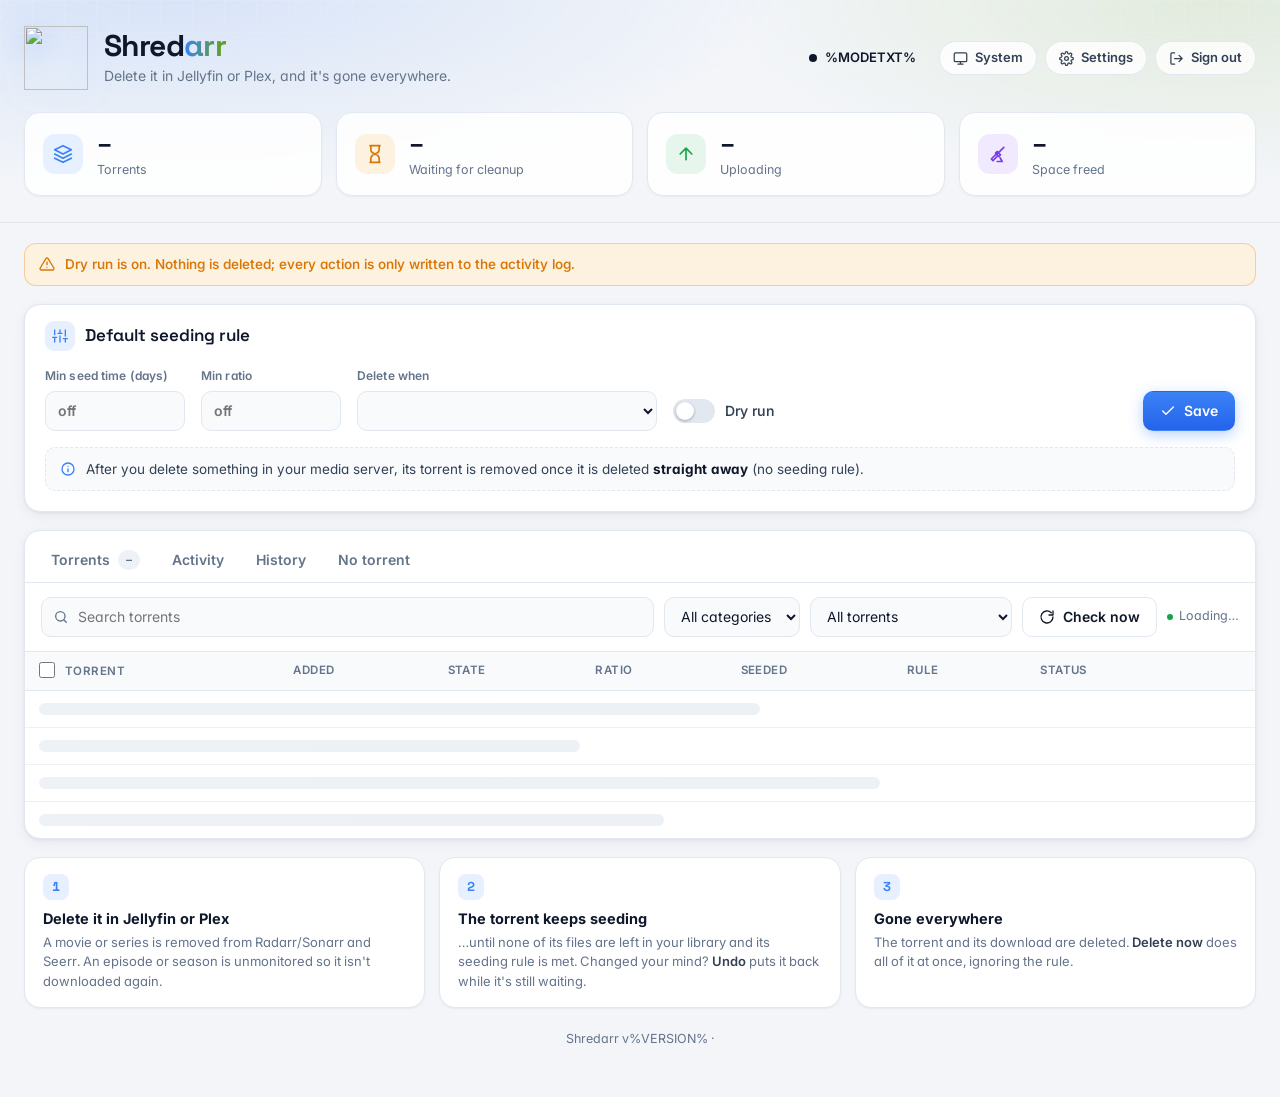
==== commit 775defa0: "Saved .torrent files can be switched off With saving off, the torrent client isn't asked for the fil" ====
--- a/src/shredarr/static/index.html
+++ b/src/shredarr/static/index.html
@@ -199,6 +199,14 @@
 <div class="btnrow"><button type="button" id="rcheck"><svg class="i"><use href="#i-check"/></svg>Check setup</button></div>
 </form></section>
 
+<section class="sbox"><h3><span class="ic blue"><svg class="i"><use href="#i-refresh"/></svg></span>Saved .torrent files</h3>
+<p class="help">When Shredarr deletes a torrent for good, it keeps a copy of its .torrent file, so <b>History → Redownload</b> can add the same release back. Once that copy is removed, the same release can't be brought back through Shredarr: Redownload can only have Sonarr/Radarr search for a new one.</p>
+<form id="tform">
+<div class="sw-row"><input type="checkbox" class="sw" aria-label="Save .torrent files for Redownload" name="enabled"><span><b>Save .torrent files for Redownload</b><small id="t-on-help"></small></span></div>
+<div class="field"><label for="f-tv">Keep them for</label><div><div class="dur"><input id="f-tv" name="value" type="number" min="1" step="any"><select name="unit"><option value="days">days</option><option value="months">months</option><option value="years">years</option><option value="forever">forever</option></select></div>
+<small id="t-help"></small></div></div>
+<div class="btnrow"><button type="button" class="danger" id="tdel"><svg class="i"><use href="#i-trash"/></svg>Delete all now</button><button class="p"><svg class="i"><use href="#i-check"/></svg>Save</button></div></form></section>
+
 <section class="sbox"><h3><span class="ic violet"><svg class="i"><use href="#i-lock"/></svg></span>Password</h3>
 <form id="pform">
 <div class="field"><label for="f-pc">Current</label><div><input id="f-pc" type="password" name="current" autocomplete="current-password" required></div></div>
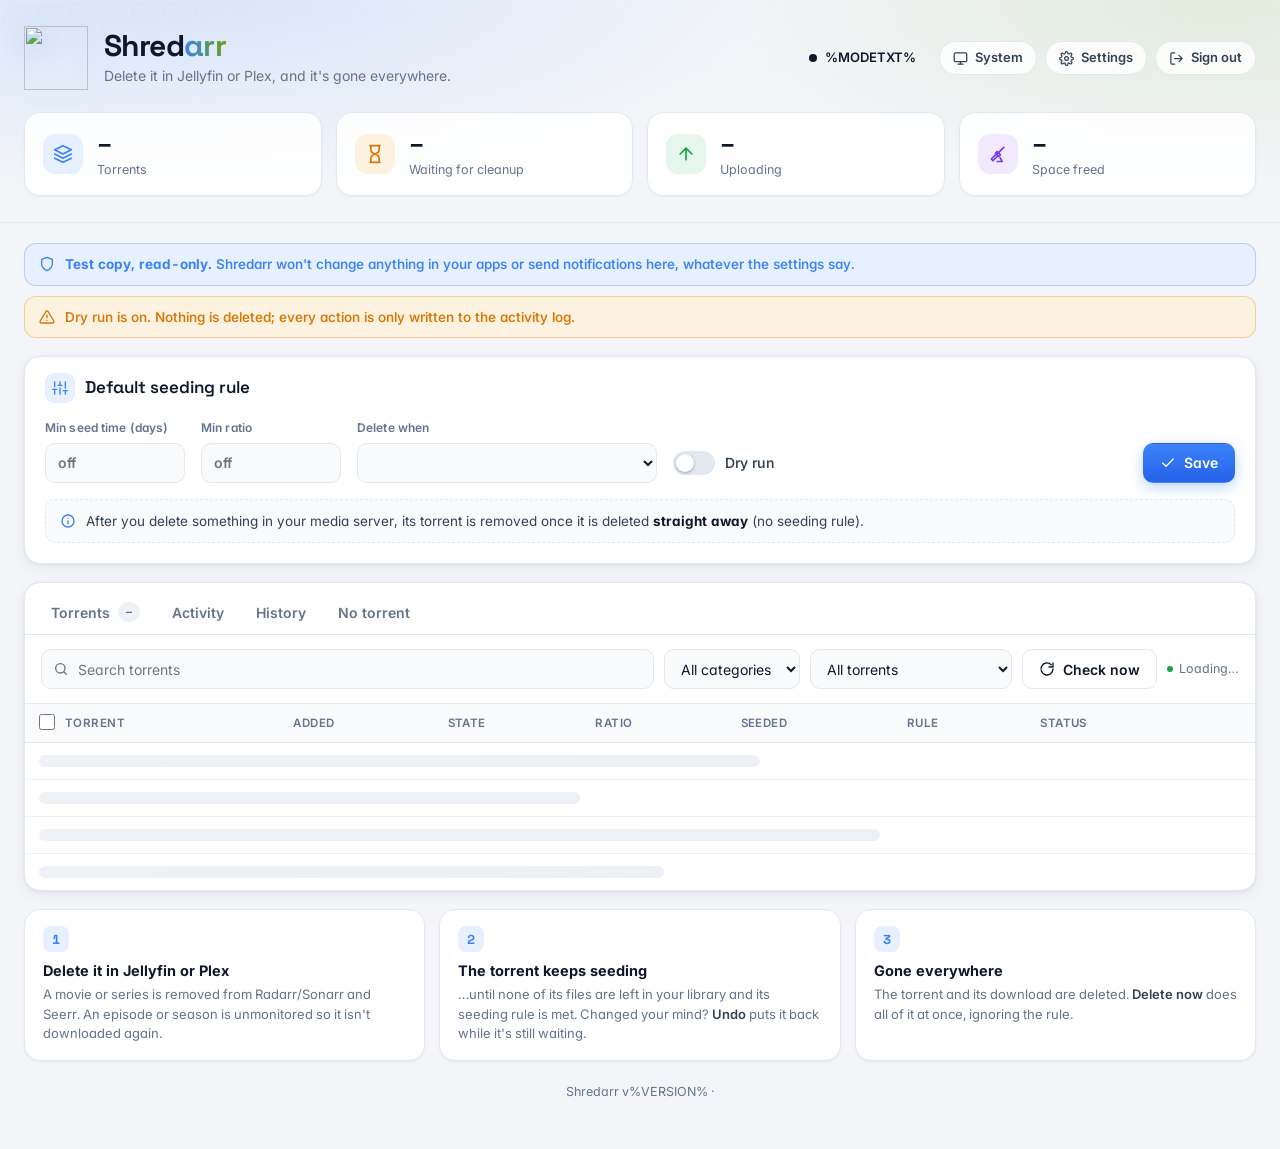
==== commit d5168c9a: "Read-only mode for a test copy (SHREDARR_READ_ONLY) A second Shredarr with SHREDARR_READ_ONLY=1 show" ====
--- a/src/shredarr/static/index.html
+++ b/src/shredarr/static/index.html
@@ -75,6 +75,7 @@
 <main class="wrapw">
 <div class="banner" id="setupbanner" hidden><svg class="i"><use href="#i-plug"/></svg><span>Shredarr isn't connected to your apps yet.</span><a href="/settings">Finish setup →</a></div>
 <div class="banner bad" id="healthbanner" hidden><svg class="i"><use href="#i-alert"/></svg><span id="healthtext"></span><a href="/settings">Connections →</a></div>
+<div class="banner info" id="robanner" %ROHIDDEN%><svg class="i"><use href="#i-shield"/></svg><span><b>Test copy, read-only.</b> Shredarr won't change anything in your apps or send notifications here, whatever the settings say.</span></div>
 <div class="banner" id="banner" %BANNERHIDDEN%><svg class="i"><use href="#i-alert"/></svg><span>Dry run is on. Nothing is deleted; every action is only written to the activity log.</span></div>
 <div class="banner info dash" id="leftbanner" hidden><svg class="i"><use href="#i-broom"/></svg><span id="lefttext"></span><button type="button" id="leftshow">Review</button></div>
 
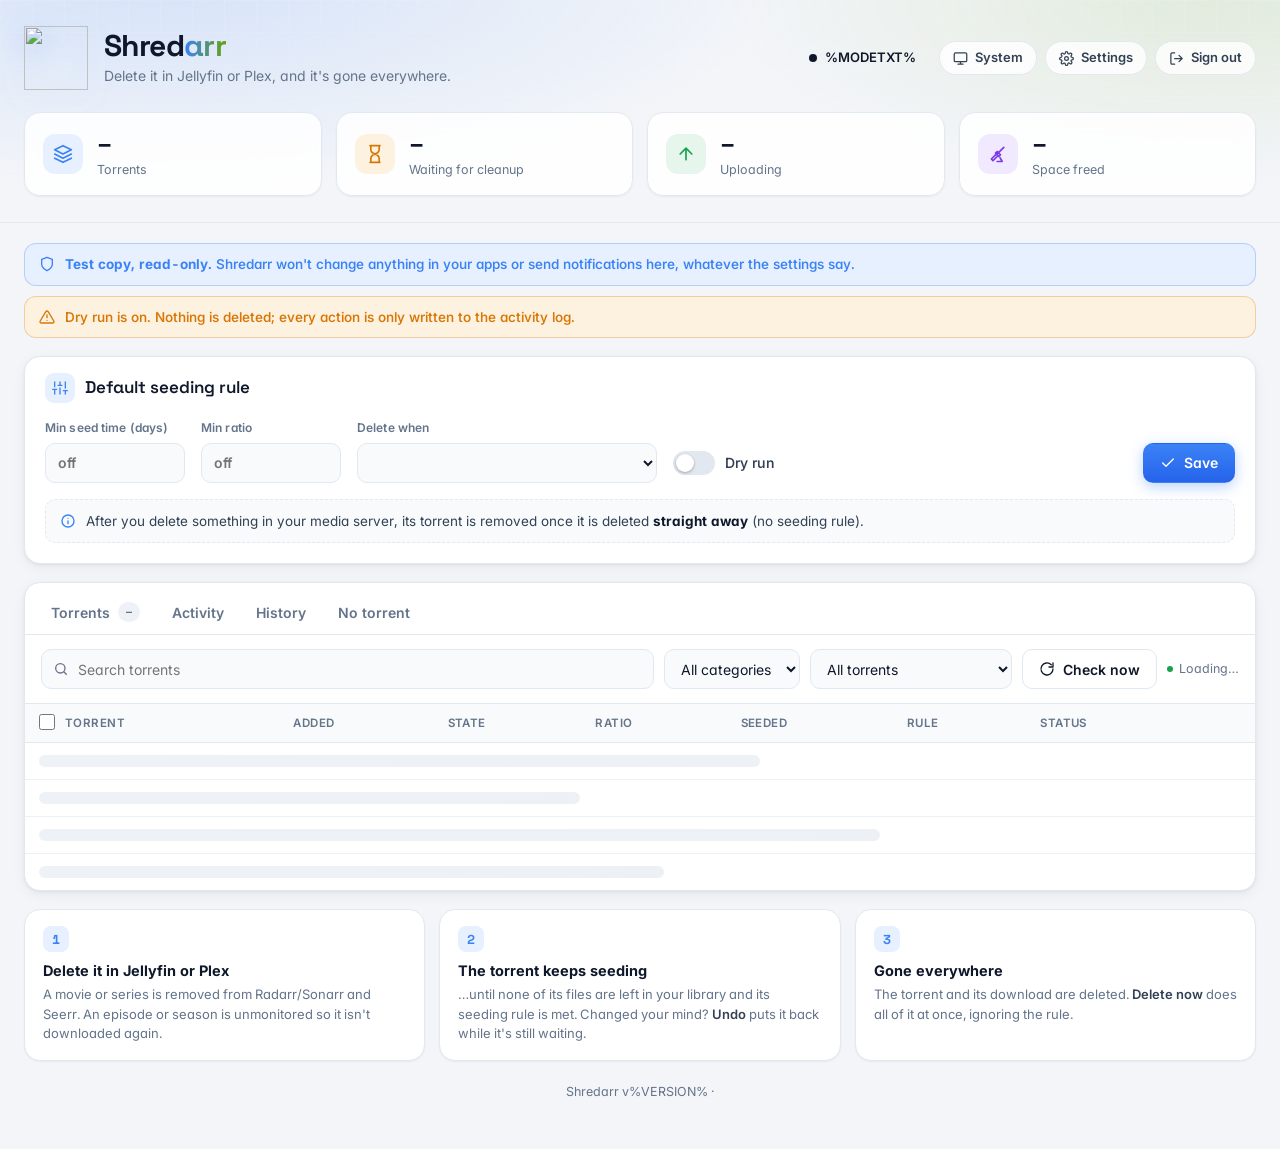
==== commit 3d045d75: "Settings: a menu on the left, one section at a time The settings were one long page of boxes. Now a " ====
--- a/src/shredarr/static/index.html
+++ b/src/shredarr/static/index.html
@@ -83,8 +83,10 @@
 <section class="panel spage" id="spage" hidden>
 <div class="panel-h"><h2><span class="ic blue"><svg class="i"><use href="#i-gear"/></svg></span>Settings</h2></div>
 <div class="settings">
-
-<section class="sbox wide" id="connbox"><h3><span class="ic blue"><svg class="i"><use href="#i-plug"/></svg></span>Connections</h3>
+<nav class="snav" id="snav" aria-label="Settings sections"></nav>
+<div class="spanes">
+
+<section class="sbox" id="s-connections" data-group="Apps"><h3><span class="ic blue"><svg class="i"><use href="#i-plug"/></svg></span>Connections</h3>
 <p class="help">How Shredarr reaches your apps. Use the addresses Shredarr's container can reach, for example <code>http://sonarr:8989</code> on a shared Docker network. Leave a key blank to keep the saved one.</p>
 <form id="cform"><div class="conns">
   <div class="conn" data-svc="sonarr"><div class="conn-h"><i class="dot"></i><b>Sonarr</b><small class="cstate"></small></div>
@@ -133,15 +135,7 @@
   <div class="btnrow"><button type="button" id="addmap"><svg class="i"><use href="#i-plus"/></svg>Add mapping</button><button class="p">Save mappings</button></div></form></div>
 </section>
 
-<section class="sbox wide"><h3><span class="ic violet"><svg class="i"><use href="#i-list"/></svg></span>Seeding rules</h3>
-<p class="help">Give some torrents a different rule than the default. The first rule that matches wins, in this order: a torrent's own rule, then <b>show or movie</b>, then <b>tracker</b>, then <b>category</b>, then the default rule on the dashboard. "Never delete" protects matching torrents.</p>
-<p class="help">A <b>tracker</b> rule matches the tracker's name (for example <i>TorrentDay</i>, as Sonarr/Radarr and Prowlarr call it), which covers all of its announce addresses, or one announce host.</p>
-<form id="lform"><div class="rlist" id="rlist"></div>
-<datalist id="dl-category"></datalist><datalist id="dl-title"></datalist><datalist id="dl-tracker"></datalist>
-<div class="btnrow"><button type="button" id="addrule"><svg class="i"><use href="#i-plus"/></svg>Add rule</button><button class="p">Save rules</button></div></form>
-</section>
-
-<section class="sbox notif"><h3><span class="ic blue"><svg class="i"><use href="#i-bell"/></svg></span>Notifications</h3>
+<section class="sbox" id="s-notifications" data-group="Apps"><h3><span class="ic blue"><svg class="i"><use href="#i-bell"/></svg></span>Notifications</h3>
 <p class="help">Set up any of these services. Leave the ones you don't use blank.</p>
 <form id="nform">
 <div class="svc"><div class="svc-h">Discord</div>
@@ -167,8 +161,15 @@
 <div class="btnrow"><button type="button" id="ntest"><svg class="i"><use href="#i-send"/></svg>Send test</button><button class="p"><svg class="i"><use href="#i-check"/></svg>Save</button></div>
 </form></section>
 
-<div class="scol">
-<section class="sbox"><h3><span class="ic blue"><svg class="i"><use href="#i-broom"/></svg></span>Cleanup behavior</h3>
+<section class="sbox" id="s-rules" data-group="Cleanup"><h3><span class="ic violet"><svg class="i"><use href="#i-list"/></svg></span>Seeding rules</h3>
+<p class="help">Give some torrents a different rule than the default. The first rule that matches wins, in this order: a torrent's own rule, then <b>show or movie</b>, then <b>tracker</b>, then <b>category</b>, then the default rule on the dashboard. "Never delete" protects matching torrents.</p>
+<p class="help">A <b>tracker</b> rule matches the tracker's name (for example <i>TorrentDay</i>, as Sonarr/Radarr and Prowlarr call it), which covers all of its announce addresses, or one announce host.</p>
+<form id="lform"><div class="rlist" id="rlist"></div>
+<datalist id="dl-category"></datalist><datalist id="dl-title"></datalist><datalist id="dl-tracker"></datalist>
+<div class="btnrow"><button type="button" id="addrule"><svg class="i"><use href="#i-plus"/></svg>Add rule</button><button class="p">Save rules</button></div></form>
+</section>
+
+<section class="sbox" id="s-behavior" data-group="Cleanup"><h3><span class="ic blue"><svg class="i"><use href="#i-broom"/></svg></span>Cleanup behavior</h3>
 <p class="help">What Shredarr does in Sonarr, Radarr and Seerr when you delete something in your media server.</p>
 <form id="bform">
 <div class="sw-row"><input type="checkbox" class="sw" aria-label="Add an import exclusion" name="import_exclusion"><span><b>Add an import exclusion</b><small>When a movie or show is removed, stop import lists from adding it back.</small></span></div>
@@ -178,21 +179,21 @@
 <div class="sw-row"><input type="checkbox" class="sw" aria-label="Delete cross-seeds together with the original" name="cross_seed_with_original"><span><b>Delete cross-seeds together with the original</b><small>Cross-seeds (the same release seeding from other trackers) are always cleaned up with the original. When this is off, each one first waits for its own tracker's seeding rule.</small></span></div>
 </form></section>
 
-<section class="sbox"><h3><span class="ic green"><svg class="i"><use href="#i-clock"/></svg></span>Deletion delay</h3>
+<section class="sbox" id="s-delay" data-group="Cleanup"><h3><span class="ic green"><svg class="i"><use href="#i-clock"/></svg></span>Deletion delay</h3>
 <p class="help">After you delete something in your media server, Shredarr can hold on to its torrent for a while before removing it, even once the seeding rule is met. That gives you time to <b>Undo</b> a delete you didn't mean.</p>
 <form id="gform">
 <div class="field"><label for="f-gv">Wait</label><div><div class="dur"><input id="f-gv" name="value" type="number" min="0" step="any"><select name="unit"><option value="hours">hours</option><option value="days">days</option></select></div>
 <small id="g-help">0 means no delay: the torrent is removed as soon as its seeding rule is met.</small></div></div>
 <div class="btnrow"><button class="p"><svg class="i"><use href="#i-check"/></svg>Save</button></div></form></section>
 
-<section class="sbox"><h3><span class="ic amber"><svg class="i"><use href="#i-disk"/></svg></span>Low disk space</h3>
+<section class="sbox" id="s-low-space" data-group="Cleanup"><h3><span class="ic amber"><svg class="i"><use href="#i-disk"/></svg></span>Low disk space</h3>
 <p class="help">When the downloads disk runs low, delete waiting torrents early (oldest first) even if their seeding rule isn't met yet. Torrents still in your library, protected, or in their deletion delay are never touched.</p>
 <form id="sform">
 <div class="sw-row"><input type="checkbox" class="sw" aria-label="Free up space automatically" name="enabled"><span><b>Free up space automatically</b><small id="free-now"></small></span></div>
 <div class="field"><label for="f-sg">Keep at least</label><div><div class="dur"><input id="f-sg" name="min_free_gb" type="number" min="1" step="any"><span class="unit">GB free</span></div></div></div>
 <div class="btnrow"><button class="p"><svg class="i"><use href="#i-check"/></svg>Save</button></div></form></section>
 
-<section class="sbox"><h3><span class="ic amber"><svg class="i"><use href="#i-box"/></svg></span>RAR restore</h3>
+<section class="sbox" id="s-rar" data-group="Restore"><h3><span class="ic amber"><svg class="i"><use href="#i-box"/></svg></span>RAR restore</h3>
 <p class="help">Some releases come as RAR archives. If you delete one and then press <b>Undo</b>, Shredarr unpacks the archive again and hands the video back to Sonarr/Radarr.</p>
 <form id="rform">
 <div class="sw-row"><input type="checkbox" class="sw" aria-label="Restore RAR releases with Undo" name="enabled"><span><b>Restore RAR releases with Undo</b><small>Shredarr unpacks the archive with its built-in unpacker. The torrent's files are only read, never changed.</small></span></div>
@@ -200,7 +201,7 @@
 <div class="btnrow"><button type="button" id="rcheck"><svg class="i"><use href="#i-check"/></svg>Check setup</button></div>
 </form></section>
 
-<section class="sbox"><h3><span class="ic blue"><svg class="i"><use href="#i-refresh"/></svg></span>Saved .torrent files</h3>
+<section class="sbox" id="s-torrents" data-group="Restore"><h3><span class="ic blue"><svg class="i"><use href="#i-refresh"/></svg></span>Saved .torrent files</h3>
 <p class="help">When Shredarr deletes a torrent for good, it keeps a copy of its .torrent file, so <b>History → Redownload</b> can add the same release back. Once that copy is removed, the same release can't be brought back through Shredarr: Redownload can only have Sonarr/Radarr search for a new one.</p>
 <form id="tform">
 <div class="sw-row"><input type="checkbox" class="sw" aria-label="Save .torrent files for Redownload" name="enabled"><span><b>Save .torrent files for Redownload</b><small id="t-on-help"></small></span></div>
@@ -208,7 +209,7 @@
 <small id="t-help"></small></div></div>
 <div class="btnrow"><button type="button" class="danger" id="tdel"><svg class="i"><use href="#i-trash"/></svg>Delete all now</button><button class="p"><svg class="i"><use href="#i-check"/></svg>Save</button></div></form></section>
 
-<section class="sbox"><h3><span class="ic violet"><svg class="i"><use href="#i-lock"/></svg></span>Password</h3>
+<section class="sbox" id="s-password" data-group="Shredarr"><h3><span class="ic violet"><svg class="i"><use href="#i-lock"/></svg></span>Password</h3>
 <form id="pform">
 <div class="field"><label for="f-pc">Current</label><div><input id="f-pc" type="password" name="current" autocomplete="current-password" required></div></div>
 <div class="field"><label for="f-pn">New</label><div><input id="f-pn" type="password" name="new" autocomplete="new-password" required><small id="pol-text"></small></div></div>
@@ -223,10 +224,11 @@
 <p class="help" style="margin:14px 0 0">Forgot it? Use <b>Forgot password?</b> on the sign-in page to get a one-time reset code.</p>
 <div class="btnrow" style="margin-top:14px;border-top:1px solid var(--line2);padding-top:14px"><button type="button" id="logoutall"><svg class="i"><use href="#i-logout"/></svg>Sign out everywhere</button></div></section>
 
-<section class="sbox"><h3><span class="ic green"><svg class="i"><use href="#i-info"/></svg></span>About</h3>
+<section class="sbox" id="s-about" data-group="Shredarr"><h3><span class="ic green"><svg class="i"><use href="#i-info"/></svg></span>About</h3>
 <p class="help" id="about-ver"></p>
 <form id="uform"><div class="sw-row"><input type="checkbox" class="sw" aria-label="Check for updates" name="enabled"><span><b>Check for updates</b><small>Looks for a newer release on GitHub twice a day. Nothing else is sent.</small></span></div></form>
 </section>
+
 </div>
 </div>
 </section>
